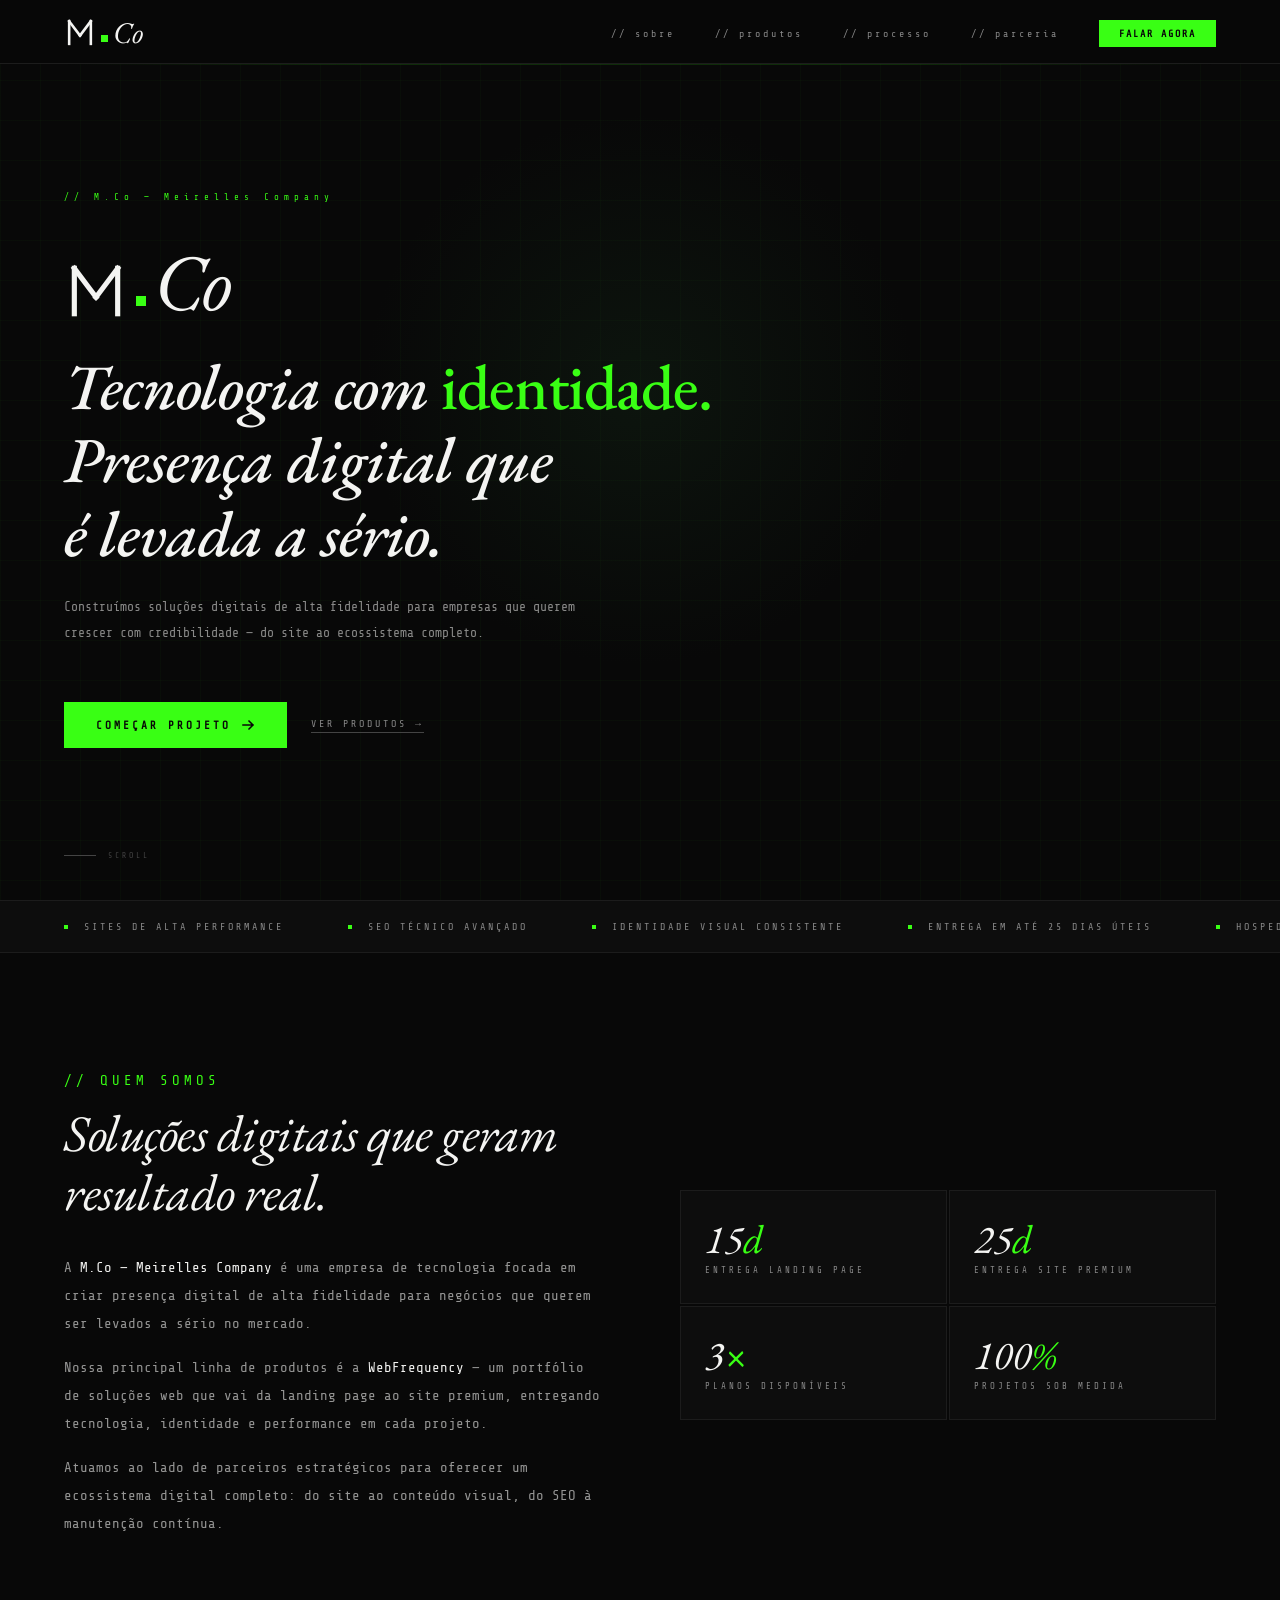
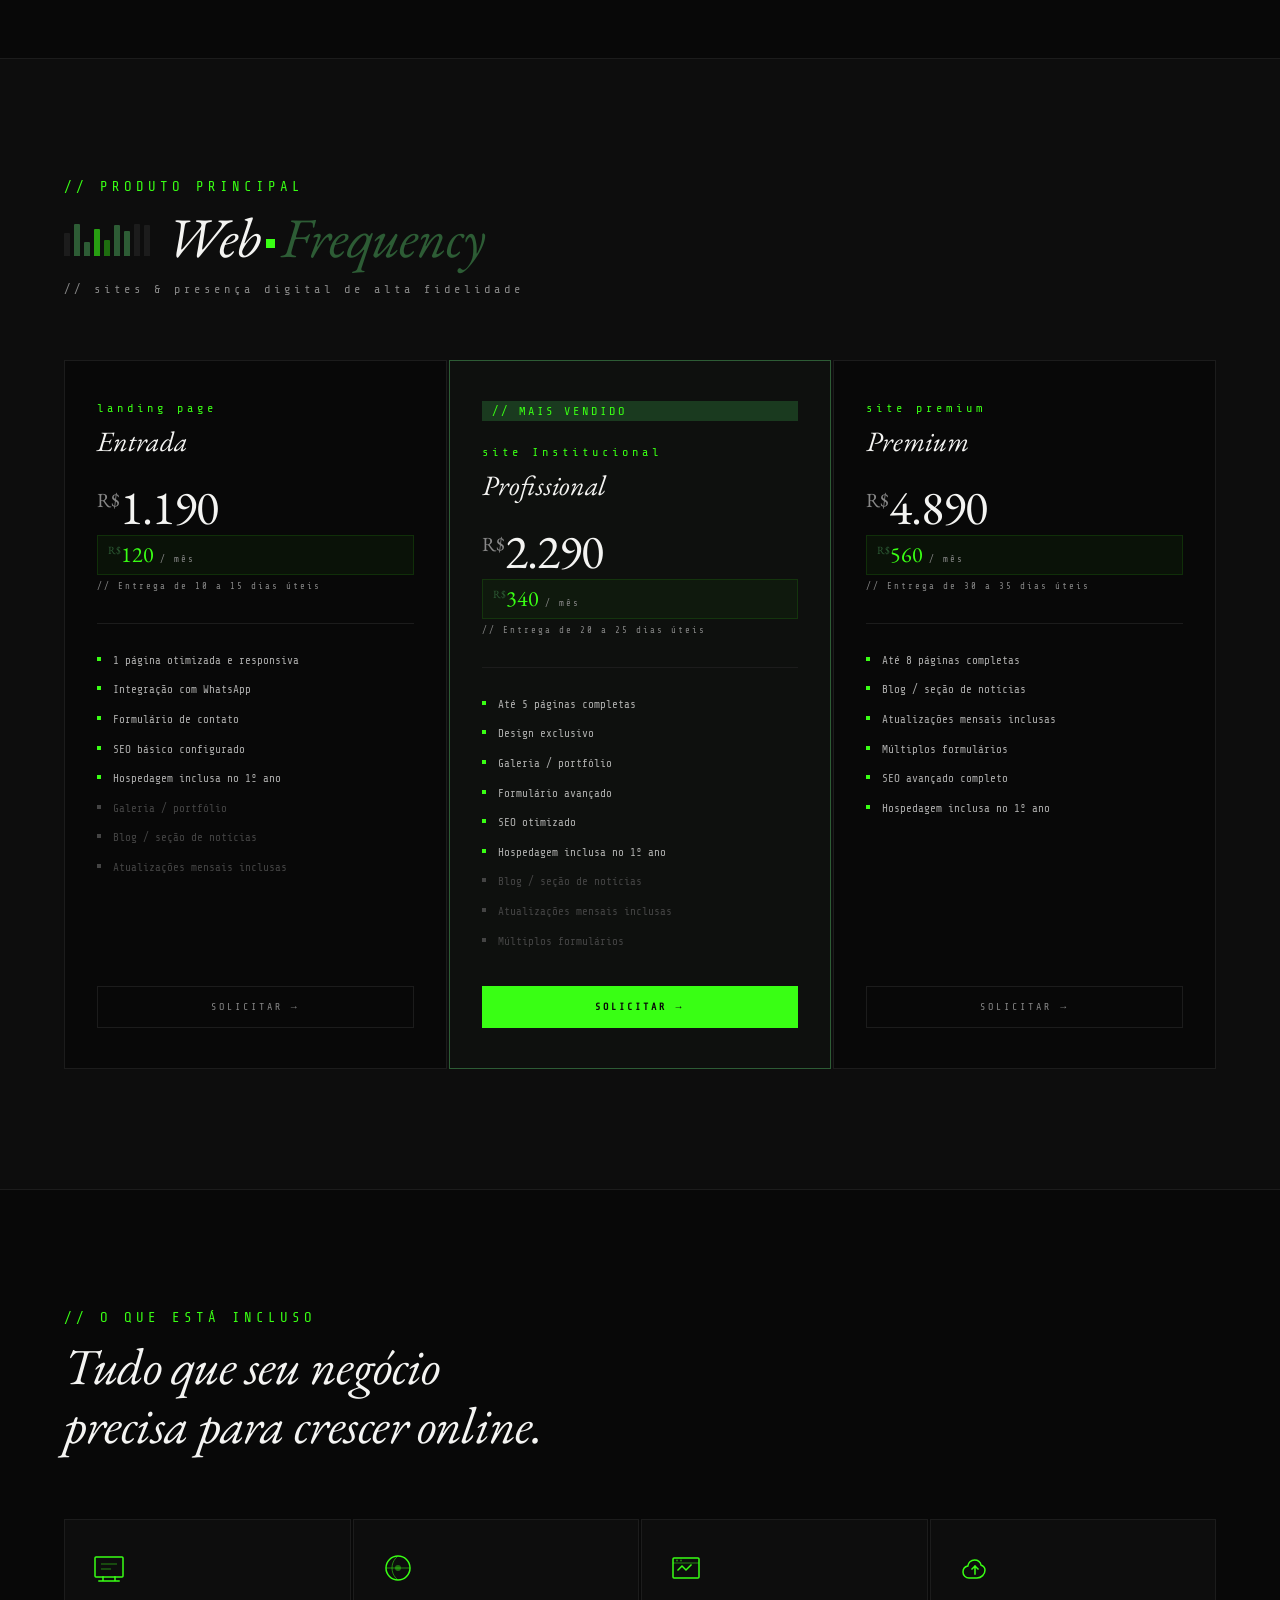
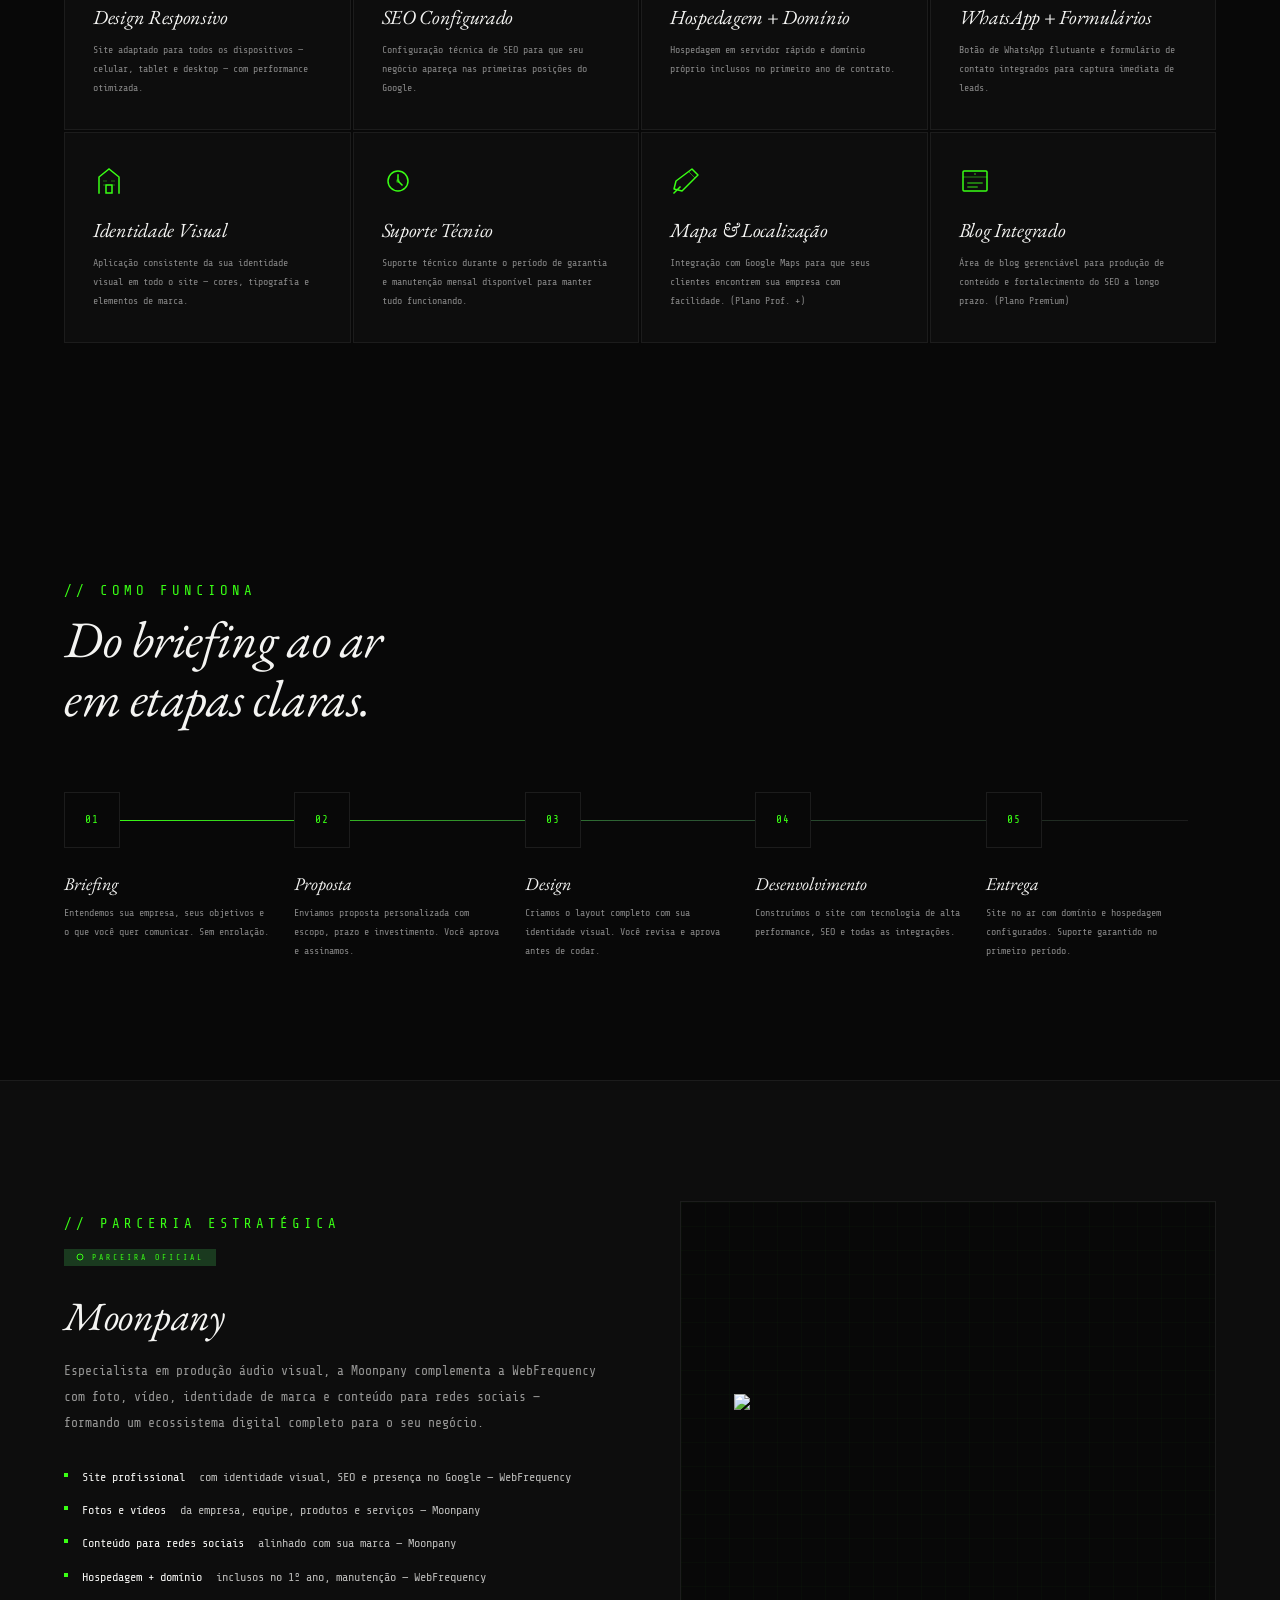
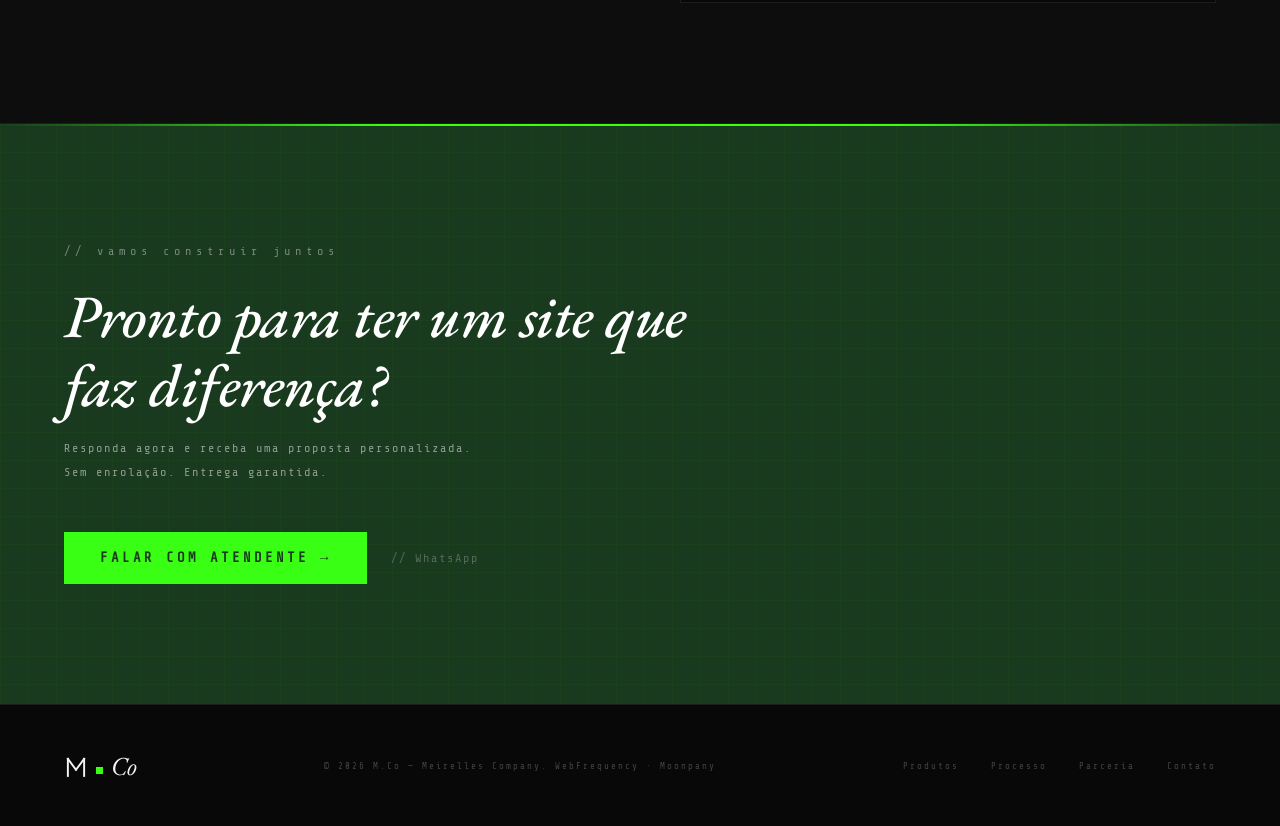
==== public/index.html @ 551bfa26 "adjustment" ====
<!DOCTYPE html>
<html lang="pt-BR">
<head>
<meta charset="UTF-8">
<meta name="viewport" content="width=device-width, initial-scale=1.0">
<title>M.Co — Tecnologia com Identidade</title>
<link href="https://fonts.googleapis.com/css2?family=EB+Garamond:ital,wght@0,400;0,500;0,600;1,400;1,500;1,600&family=Share+Tech+Mono&display=swap" rel="stylesheet">
<style>
:root {
  --black:    #080808;
  --ink:      #0D0D0D;
  --white:    #F4F4F2;
  --neon:     #39FF14;
  --green:    #1A3A1F;
  --green-m:  #2D5C35;
  --gray:     #888;
  --gray-dim: #444;
  --border:   #1C1C1C;
  --border-2: #242424;
}

* { margin: 0; padding: 0; box-sizing: border-box; -webkit-font-smoothing: antialiased; }

html { scroll-behavior: smooth; }

body {
  background: var(--black);
  color: var(--white);
  font-family: 'Share Tech Mono', monospace;
  overflow-x: hidden;
}

/* ── UTILITIES ── */
.neon { color: var(--neon); }
.label {
  font-size: 14px;
  color: var(--neon);
  letter-spacing: 4px;
  text-transform: uppercase;
}
.section-divider {
  width: 100%;
  height: 1px;
  background: var(--border);
}

/* ── NAV ── */
nav {
  position: fixed;
  top: 0; left: 0; right: 0;
  z-index: 100;
  display: flex;
  align-items: center;
  justify-content: space-between;
  padding: 0 64px;
  height: 64px;
  background: rgba(8,8,8,0.85);
  backdrop-filter: blur(12px);
  border-bottom: 1px solid var(--border);
}

.nav-logo {
  display: flex;
  align-items: flex-end;
  gap: 5px;
  text-decoration: none;
}

.nav-logo svg { flex-shrink: 0; }

.nav-logo-dot {
  width: 7px; height: 7px;
  background: var(--neon);
  flex-shrink: 0;
  margin-bottom: 6px;
}

.nav-logo-co {
  font-family: 'EB Garamond', serif;
  font-style: italic;
  font-size: 30px;
  color: var(--white);
  line-height: 1;
  letter-spacing: -0.5px;
}

.nav-links {
  display: flex;
  align-items: center;
  gap: 40px;
  list-style: none;
}

.nav-links a {
  font-size: 10px;
  color: var(--gray);
  text-decoration: none;
  letter-spacing: 3px;
  transition: color 0.2s;
}

.nav-links a:hover { color: var(--white); }

.nav-cta {
  background: var(--neon) !important;
  color: var(--black) !important;
  padding: 8px 20px !important;
  font-weight: 700 !important;
  letter-spacing: 2px !important;
}

/* ── HERO ── */
.hero {
  min-height: 100vh;
  display: flex;
  flex-direction: column;
  justify-content: center;
  padding: 120px 64px 80px;
  position: relative;
  overflow: hidden;
}

/* Grid background */
.hero::before {
  content: '';
  position: absolute; inset: 0;
  background-image:
    linear-gradient(rgba(57,255,20,.025) 1px, transparent 1px),
    linear-gradient(90deg, rgba(57,255,20,.025) 1px, transparent 1px);
  background-size: 40px 40px;
  pointer-events: none;
}

/* Neon top line */
.hero::after {
  content: '';
  position: absolute;
  top: 64px; left: 0; right: 0;
  height: 1px;
  background: linear-gradient(90deg, transparent 5%, var(--neon) 30%, var(--neon) 70%, transparent 95%);
  opacity: 0.15;
  pointer-events: none;
}

.hero-glow {
  position: absolute;
  top: 10%; left: 50%;
  transform: translateX(-50%);
  width: 600px; height: 600px;
  background: radial-gradient(circle, rgba(26,58,31,.25) 0%, transparent 65%);
  pointer-events: none;
}

.hero-inner {
  position: relative;
  z-index: 1;
  max-width: 1200px;
}

.hero-eyebrow {
  font-size: 9px;
  color: var(--neon);
  letter-spacing: 5px;
  margin-bottom: 40px;
  opacity: 0;
  animation: fadeUp 0.8s 0.2s forwards;
}

.hero-logo-mark {
  display: flex;
  align-items: flex-end;
  gap: 8px;
  margin-bottom: 28px;
  opacity: 0;
  animation: fadeUp 0.8s 0.35s forwards;
}

.hero-dot {
  width: 10px; height: 10px;
  background: var(--neon);
  flex-shrink: 0;
  margin-bottom: 16px;
}

.hero-co {
  font-family: 'EB Garamond', serif;
  font-style: italic;
  font-size: 80px;
  font-weight: 400;
  color: var(--white);
  line-height: 1;
  letter-spacing: -2px;
}

.hero-headline {
  font-family: 'EB Garamond', serif;
  font-style: italic;
  font-size: clamp(36px, 5vw, 64px);
  font-weight: 500;
  color: var(--white);
  line-height: 1.15;
  letter-spacing: -1px;
  max-width: 780px;
  margin-bottom: 24px;
  opacity: 0;
  animation: fadeUp 0.8s 0.5s forwards;
}

.hero-headline em {
  font-style: normal;
  color: var(--neon);
}

.hero-sub {
  font-size: 13px;
  color: rgba(244,244,242,.55);
  line-height: 2;
  max-width: 520px;
  margin-bottom: 56px;
  opacity: 0;
  animation: fadeUp 0.8s 0.65s forwards;
}

.hero-actions {
  display: flex;
  align-items: center;
  gap: 24px;
  opacity: 0;
  animation: fadeUp 0.8s 0.8s forwards;
}

.btn-primary {
  display: inline-flex;
  align-items: center;
  gap: 10px;
  background: var(--neon);
  color: var(--black);
  text-decoration: none;
  font-size: 11px;
  font-weight: 700;
  letter-spacing: 3px;
  padding: 16px 32px;
  transition: opacity 0.2s, transform 0.2s;
}

.btn-primary:hover { opacity: 0.88; transform: translateY(-1px); }

.btn-ghost {
  display: inline-flex;
  align-items: center;
  gap: 8px;
  color: var(--gray);
  text-decoration: none;
  font-size: 10px;
  letter-spacing: 3px;
  border-bottom: 1px solid var(--gray-dim);
  padding-bottom: 2px;
  transition: color 0.2s, border-color 0.2s;
}

.btn-ghost:hover { color: var(--white); border-color: var(--white); }

.hero-scroll {
  position: absolute;
  bottom: 40px;
  left: 64px;
  display: flex;
  align-items: center;
  gap: 12px;
  opacity: 0;
  animation: fadeUp 0.8s 1.1s forwards;
}

.scroll-line {
  width: 32px; height: 1px;
  background: var(--gray-dim);
}

.scroll-text {
  font-size: 8px;
  color: var(--gray-dim);
  letter-spacing: 3px;
}

/* ── MANIFESTO STRIP ── */
.strip {
  border-top: 1px solid var(--border);
  border-bottom: 1px solid var(--border);
  padding: 20px 64px;
  display: flex;
  align-items: center;
  gap: 64px;
  overflow: hidden;
  background: var(--ink);
}

.strip-item {
  display: flex;
  align-items: center;
  gap: 16px;
  white-space: nowrap;
  flex-shrink: 0;
}

.strip-dot {
  width: 4px; height: 4px;
  background: var(--neon);
  flex-shrink: 0;
}

.strip-text {
  font-size: 10px;
  color: var(--gray);
  letter-spacing: 3px;
}

/* ── SECTION BASE ── */
section {
  padding: 120px 64px;
  position: relative;
}

.section-header {
  margin-bottom: 64px;
}

.section-title {
  font-family: 'EB Garamond', serif;
  font-style: italic;
  font-size: clamp(32px, 4vw, 52px);
  font-weight: 400;
  color: var(--white);
  line-height: 1.15;
  letter-spacing: -0.5px;
  margin-top: 12px;
}

/* ── SOBRE / INTRO ── */
.sobre-grid {
  display: grid;
  grid-template-columns: 1fr 1fr;
  gap: 80px;
  align-items: center;
  max-width: 1200px;
}

.sobre-body {
  font-size: 14px;
  color: rgba(244,244,242,.6);
  line-height: 2;
}

.sobre-body p + p { margin-top: 16px; }

.sobre-body strong { color: var(--white); font-weight: 400; }

.sobre-stats {
  display: grid;
  grid-template-columns: 1fr 1fr;
  gap: 2px;
}

.stat-card {
  background: var(--ink);
  border: 1px solid var(--border);
  padding: 28px 24px;
  position: relative;
  overflow: hidden;
}

.stat-card::before {
  content: '';
  position: absolute;
  top: 0; left: 0;
  width: 2px; height: 100%;
  background: var(--neon);
  opacity: 0;
  transition: opacity 0.3s;
}

.stat-card:hover::before { opacity: 1; }

.stat-num {
  font-family: 'EB Garamond', serif;
  font-style: italic;
  font-size: 40px;
  color: var(--white);
  line-height: 1;
  margin-bottom: 6px;
}

.stat-num span { color: var(--neon); }

.stat-label {
  font-size: 9px;
  color: var(--gray);
  letter-spacing: 3px;
}

/* ── WEBFREQUENCY ── */
.wf-section {
  background: var(--ink);
  border-top: 1px solid var(--border);
  border-bottom: 1px solid var(--border);
}

.wf-header {
  display: flex;
  align-items: center;
  gap: 16px;
  margin-bottom: 16px;
}

.wf-eq {
  display: flex;
  align-items: flex-end;
  gap: 4px;
  height: 36px;
}

.eq-bar { border-radius: 1px 1px 0 0; transition: height 0.4s ease; }

.wf-name {
  font-family: 'EB Garamond', serif;
  font-style: italic;
  font-size: clamp(36px, 5vw, 56px);
  font-weight: 400;
  line-height: 1;
  letter-spacing: -1px;
}

.wf-name .web { color: var(--white); }
.wf-name .sep {
  display: inline-block;
  width: 9px; height: 9px;
  background: var(--neon);
  margin: 0 6px 4px;
  vertical-align: middle;
}
.wf-name .freq { color: var(--green-m); }

.wf-tagline {
  font-size: 12px;
  color: var(--gray);
  letter-spacing: 4px;
  margin-bottom: 64px;
}

/* Planos */
.plans-grid {
  display: grid;
  grid-template-columns: repeat(3, 1fr);
  gap: 2px;
  max-width: 1200px;
}

.plan-card {
  background: var(--black);
  border: 1px solid var(--border);
  padding: 40px 32px;
  position: relative;
  overflow: hidden;
  transition: border-color 0.3s;
  cursor: default;
  display: flex;
  flex-direction: column;
}

.plan-card:hover { border-color: var(--gray-dim); }

.plan-card.featured {
  border-color: var(--green-m);
  background: rgba(26,58,31,.08);
}

.plan-card.featured:hover { border-color: var(--neon); }

.plan-badge {
  display: inline-block;
  background: var(--green);
  color: var(--neon);
  font-size: 12px;
  letter-spacing: 3px;
  padding: 3px 10px;
  margin-bottom: 24px;
}

.plan-name-label {
  font-size: 12px;
  color: var(--neon);
  letter-spacing: 4px;
  margin-bottom: 8px;
}

.plan-name {
  font-family: 'EB Garamond', serif;
  font-style: italic;
  font-size: 28px;
  color: var(--white);
  margin-bottom: 4px;
}

.plan-price {
  font-family: 'EB Garamond', serif;
  font-size: 48px;
  color: var(--white);
  line-height: 1;
  margin: 20px 0 4px;
  letter-spacing: -1px;
}

.plan-price sup {
  font-size: 20px;
  vertical-align: super;
  letter-spacing: 0;
  color: var(--gray);
}

.plan-prazo {
  font-size: 9px;
  color: var(--gray);
  letter-spacing: 2px;
  margin-bottom: 32px;
}

.plan-divider {
  height: 1px;
  background: var(--border);
  margin-bottom: 28px;
}

.plan-features {
  list-style: none;
  display: flex;
  flex-direction: column;
  gap: 12px;
  flex: 1;
}

.plan-features li {
  display: flex;
  align-items: flex-start;
  gap: 12px;
  font-size: 11px;
  color: rgba(244,244,242,.7);
  line-height: 1.6;
}

.plan-features li::before {
  content: '';
  display: block;
  width: 4px; height: 4px;
  background: var(--neon);
  flex-shrink: 0;
  margin-top: 5px;
}

.plan-features li.muted { color: var(--gray-dim); }
.plan-features li.muted::before { background: var(--gray-dim); }

.plan-cta {
  display: block;
  text-align: center;
  margin-top: 36px;
  padding: 14px;
  font-size: 10px;
  letter-spacing: 3px;
  text-decoration: none;
  border: 1px solid var(--border);
  color: var(--gray);
  transition: all 0.2s;
}

.plan-cta:hover {
  border-color: var(--neon);
  color: var(--neon);
}

.plan-card.featured .plan-cta {
  background: var(--neon);
  border-color: var(--neon);
  color: var(--black);
  font-weight: 700;
}

.plan-card.featured .plan-cta:hover { opacity: 0.88; }

/* ── INCLUSO ── */
.incluso-grid {
  display: grid;
  grid-template-columns: repeat(4, 1fr);
  gap: 2px;
  max-width: 1200px;
}

.incluso-card {
  background: var(--ink);
  border: 1px solid var(--border);
  padding: 32px 28px;
  position: relative;
  overflow: hidden;
  transition: border-color 0.3s;
}

.incluso-card:hover { border-color: var(--gray-dim); }

.incluso-icon {
  margin-bottom: 20px;
}

.incluso-icon svg { display: block; }

.incluso-title {
  font-family: 'EB Garamond', serif;
  font-style: italic;
  font-size: 20px;
  color: var(--white);
  margin-bottom: 10px;
  letter-spacing: -0.3px;
}

.incluso-desc {
  font-size: 10px;
  color: var(--gray);
  line-height: 1.9;
}

/* ── PROCESSO ── */
.processo-section { background: var(--black); }

.processo-steps {
  display: grid;
  grid-template-columns: repeat(5, 1fr);
  gap: 0;
  max-width: 1200px;
  position: relative;
}

.processo-steps::before {
  content: '';
  position: absolute;
  top: 28px; left: 28px; right: 28px;
  height: 1px;
  background: linear-gradient(90deg, var(--neon), var(--green-m), var(--border));
  pointer-events: none;
}

.step {
  padding: 0 24px 0 0;
  position: relative;
  z-index: 1;
}

.step-num {
  width: 56px; height: 56px;
  border: 1px solid var(--border);
  display: flex;
  align-items: center;
  justify-content: center;
  font-size: 11px;
  color: var(--neon);
  letter-spacing: 1px;
  background: var(--black);
  margin-bottom: 24px;
}

.step-title {
  font-family: 'EB Garamond', serif;
  font-style: italic;
  font-size: 18px;
  color: var(--white);
  margin-bottom: 8px;
}

.step-desc {
  font-size: 10px;
  color: var(--gray);
  line-height: 1.9;
}

/* ── MOONPANY PARCERIA ── */
.moonpany-section {
  background: var(--ink);
  border-top: 1px solid var(--border);
  border-bottom: 1px solid var(--border);
}

.moonpany-inner {
  display: grid;
  grid-template-columns: 1fr 1fr;
  gap: 80px;
  align-items: center;
  max-width: 1200px;
}

.moonpany-badge {
  display: inline-flex;
  align-items: center;
  gap: 8px;
  background: var(--green);
  color: var(--neon);
  font-size: 8px;
  letter-spacing: 3px;
  padding: 4px 12px;
  margin-bottom: 24px;
}

.moonpany-title {
  font-family: 'EB Garamond', serif;
  font-style: italic;
  font-size: 40px;
  color: var(--white);
  letter-spacing: -0.5px;
  margin-bottom: 16px;
}

.moonpany-desc {
  font-size: 13px;
  color: rgba(244,244,242,.6);
  line-height: 2;
  margin-bottom: 32px;
}

.moonpany-list {
  list-style: none;
  display: flex;
  flex-direction: column;
  gap: 14px;
}

.moonpany-list li {
  display: flex;
  align-items: flex-start;
  gap: 14px;
  font-size: 12px;
  color: rgba(244,244,242,.75);
  line-height: 1.6;
}

.moonpany-list li::before {
  content: '';
  display: block;
  width: 4px; height: 4px;
  background: var(--neon);
  flex-shrink: 0;
  margin-top: 5px;
}

.moonpany-list li strong { color: var(--white); font-weight: 400; }

.moonpany-visual {
  background: var(--black);
  border: 1px solid var(--border);
  aspect-ratio: 4/3;
  display: flex;
  align-items: center;
  justify-content: center;
  position: relative;
  overflow: hidden;
}

.moonpany-visual::before {
  content: '';
  position: absolute; inset: 0;
  background-image:
    linear-gradient(rgba(57,255,20,.02) 1px, transparent 1px),
    linear-gradient(90deg, rgba(57,255,20,.02) 1px, transparent 1px);
  background-size: 24px 24px;
}

.moonpany-placeholder {
  position: relative;
  z-index: 1;
  text-align: center;
}

.moonpany-placeholder p {
  font-size: 9px;
  color: var(--gray-dim);
  letter-spacing: 3px;
  margin-top: 12px;
}

/* ── CTA ── */
.cta-section {
  background: var(--green);
  position: relative;
  overflow: hidden;
  padding: 120px 64px;
}

.cta-section::before {
  content: '';
  position: absolute;
  top: 0; left: 0; right: 0;
  height: 2px;
  background: linear-gradient(90deg, transparent, var(--neon) 30%, var(--neon) 70%, transparent);
}

.cta-section::after {
  content: '';
  position: absolute; inset: 0;
  background-image:
    linear-gradient(rgba(57,255,20,.03) 1px, transparent 1px),
    linear-gradient(90deg, rgba(57,255,20,.03) 1px, transparent 1px);
  background-size: 28px 28px;
  pointer-events: none;
}

.cta-inner {
  position: relative;
  z-index: 1;
  max-width: 700px;
}

.cta-eyebrow {
  font-size: 12px;
  color: rgba(255,255,255,.4);
  letter-spacing: 5px;
  margin-bottom: 24px;
}

.cta-title {
  font-family: 'EB Garamond', serif;
  font-style: italic;
  font-size: clamp(36px, 5vw, 60px);
  font-weight: 500;
  color: #fff;
  line-height: 1.15;
  letter-spacing: -0.5px;
  margin-bottom: 16px;
}

.cta-sub {
  font-size: 12px;
  color: rgba(255,255,255,.5);
  letter-spacing: 2px;
  line-height: 2;
  margin-bottom: 48px;
}

.cta-actions {
  display: flex;
  align-items: center;
  gap: 24px;
  flex-wrap: wrap;
}

.cta-btn {
  display: inline-flex;
  align-items: center;
  gap: 10px;
  background: var(--neon);
  color: var(--green);
  text-decoration: none;
  font-size: 14px;
  font-weight: 700;
  letter-spacing: 3px;
  padding: 18px 36px;
  transition: opacity 0.2s;
}

.cta-btn:hover { opacity: 0.88; }

.cta-note {
  font-size: 12px;
  color: rgba(255,255,255,.25);
  letter-spacing: 2px;
}

/* ── FOOTER ── */
footer {
  background: var(--black);
  border-top: 1px solid var(--border);
  padding: 48px 64px;
  display: flex;
  align-items: center;
  justify-content: space-between;
}

.footer-logo {
  display: flex;
  align-items: flex-end;
  gap: 5px;
}

.footer-logo-co {
  font-family: 'EB Garamond', serif;
  font-style: italic;
  font-size: 26px;
  color: var(--white);
  line-height: 1;
}

/* ── PLANO MENSAL ── */
.plan-monthly {
  display: flex;
  align-items: baseline;
  gap: 6px;
  margin-bottom: 6px;
  padding: 8px 10px;
  background: rgba(57,255,20,.04);
  border: 1px solid rgba(57,255,20,.12);
}
.plan-monthly-val {
  font-family: 'EB Garamond', serif;
  font-size: 22px;
  color: var(--neon);
  line-height: 1;
}
.plan-monthly-val sup {
  font-size: 11px;
  vertical-align: super;
  color: var(--green-m);
}
.plan-monthly-label {
  font-size: 9px;
  color: var(--gray);
  letter-spacing: 2px;
}

.footer-copy {
  font-size: 9px;
  color: var(--gray-dim);
  letter-spacing: 2px;
}

.footer-links {
  display: flex;
  gap: 32px;
}

.footer-links a {
  font-size: 9px;
  color: var(--gray-dim);
  text-decoration: none;
  letter-spacing: 2px;
  transition: color 0.2s;
}

.footer-links a:hover { color: var(--gray); }

/* ── ANIMATIONS ── */
@keyframes fadeUp {
  from { opacity: 0; transform: translateY(20px); }
  to   { opacity: 1; transform: translateY(0); }
}

@keyframes eqPulse {
  0%, 100% { height: var(--h1); }
  50% { height: var(--h2); }
}

.reveal {
  opacity: 0;
  transform: translateY(24px);
  transition: opacity 0.7s ease, transform 0.7s ease;
}

.reveal.visible {
  opacity: 1;
  transform: translateY(0);
}

/* ── RESPONSIVE (tablet) ── */
@media (max-width: 1024px) {
  nav { padding: 0 32px; }
  .nav-links { display: none; }
  section { padding: 80px 32px; }
  .hero { padding: 100px 32px 60px; }
  .strip { padding: 16px 32px; gap: 32px; }
  .sobre-grid { grid-template-columns: 1fr; gap: 48px; }
  .plans-grid { grid-template-columns: 1fr; max-width: 480px; }
  .incluso-grid { grid-template-columns: 1fr 1fr; }
  .processo-steps { grid-template-columns: 1fr 1fr; }
  .processo-steps::before { display: none; }
  .moonpany-inner { grid-template-columns: 1fr; gap: 40px; }
  .cta-section { padding: 80px 32px; }
  footer { padding: 40px 32px; flex-direction: column; gap: 24px; text-align: center; }
  .footer-logo { justify-content: center; }
}

@media (max-width: 640px) {
  section { padding: 64px 24px; }
  .hero { padding: 80px 24px 40px; }
  .hero-co { font-size: 56px; }
  .strip { display: none; }
  .incluso-grid { grid-template-columns: 1fr; }
  .processo-steps { grid-template-columns: 1fr; }
  .hero-scroll { left: 24px; }
  footer { padding: 32px 24px; }
  .footer-links { flex-direction: column; align-items: center; gap: 12px; }
}
</style>
</head>
<body>

<!-- ══ NAV ══ -->
<nav>
  <a href="#" class="nav-logo">
    <svg width="32" height="32" viewBox="0 0 62 62" fill="none">
      <line x1="10" y1="54" x2="10" y2="10" stroke="#F4F4F2" stroke-width="5" stroke-linecap="square"/>
      <line x1="10" y1="10" x2="31" y2="38" stroke="#F4F4F2" stroke-width="5" stroke-linecap="square"/>
      <line x1="31" y1="38" x2="52" y2="10" stroke="#F4F4F2" stroke-width="5" stroke-linecap="square"/>
      <line x1="52" y1="10" x2="52" y2="54" stroke="#F4F4F2" stroke-width="5" stroke-linecap="square"/>
    </svg>
    <div class="nav-logo-dot"></div>
    <span class="nav-logo-co">Co</span>
  </a>
  <ul class="nav-links">
    <li><a href="#sobre">// sobre</a></li>
    <li><a href="#webfrequency">// produtos</a></li>
    <li><a href="#processo">// processo</a></li>
    <li><a href="#parceria">// parceria</a></li>
    <li><a href="#contato" class="nav-cta">FALAR AGORA</a></li>
  </ul>
</nav>

<!-- ══ HERO ══ -->
<div class="hero" id="hero">
  <div class="hero-glow"></div>
  <div class="hero-inner">
    <div class="hero-eyebrow">// M.Co — Meirelles Company</div>
    <div class="hero-logo-mark">
      <svg width="64" height="64" viewBox="0 0 62 62" fill="none">
        <line x1="10" y1="54" x2="10" y2="10" stroke="#F4F4F2" stroke-width="5" stroke-linecap="square"/>
        <line x1="10" y1="10" x2="31" y2="38" stroke="#F4F4F2" stroke-width="5" stroke-linecap="square"/>
        <line x1="31" y1="38" x2="52" y2="10" stroke="#F4F4F2" stroke-width="5" stroke-linecap="square"/>
        <line x1="52" y1="10" x2="52" y2="54" stroke="#F4F4F2" stroke-width="5" stroke-linecap="square"/>
      </svg>
      <div class="hero-dot"></div>
      <span class="hero-co">Co</span>
    </div>
    <h1 class="hero-headline">
      Tecnologia com <em>identidade.</em><br>
      Presença digital que<br>é levada a sério.
    </h1>
    <p class="hero-sub">
      Construímos soluções digitais de alta fidelidade para empresas que
      querem crescer com credibilidade — do site ao ecossistema completo.
    </p>
    <div class="hero-actions">
      <a href="#contato" class="btn-primary">
        COMEÇAR PROJETO
        <svg width="14" height="14" viewBox="0 0 14 14" fill="none">
          <path d="M2 7h10M8 3l4 4-4 4" stroke="#080808" stroke-width="1.5" stroke-linecap="square"/>
        </svg>
      </a>
      <a href="#webfrequency" class="btn-ghost">VER PRODUTOS →</a>
    </div>
  </div>
  <div class="hero-scroll">
    <div class="scroll-line"></div>
    <span class="scroll-text">SCROLL</span>
  </div>
</div>

<!-- ══ STRIP ══ -->
<div class="strip">
  <div class="strip-item"><div class="strip-dot"></div><span class="strip-text">SITES DE ALTA PERFORMANCE</span></div>
  <div class="strip-item"><div class="strip-dot"></div><span class="strip-text">SEO TÉCNICO AVANÇADO</span></div>
  <div class="strip-item"><div class="strip-dot"></div><span class="strip-text">IDENTIDADE VISUAL CONSISTENTE</span></div>
  <div class="strip-item"><div class="strip-dot"></div><span class="strip-text">ENTREGA EM ATÉ 25 DIAS ÚTEIS</span></div>
  <div class="strip-item"><div class="strip-dot"></div><span class="strip-text">HOSPEDAGEM + DOMÍNIO INCLUSOS</span></div>
  <div class="strip-item"><div class="strip-dot"></div><span class="strip-text">SUPORTE E MANUTENÇÃO MENSAL</span></div>
  <div class="strip-item"><div class="strip-dot"></div><span class="strip-text">SITES DE ALTA PERFORMANCE</span></div>
  <div class="strip-item"><div class="strip-dot"></div><span class="strip-text">SEO TÉCNICO AVANÇADO</span></div>
</div>

<!-- ══ SOBRE ══ -->
<section id="sobre">
  <div class="sobre-grid">
    <div class="reveal">
      <div class="label" style="margin-bottom: 16px;">// quem somos</div>
      <h2 class="section-title">Soluções digitais que geram resultado real.</h2>
      <div style="height:32px"></div>
      <div class="sobre-body">
        <p>A <strong>M.Co — Meirelles Company</strong> é uma empresa de tecnologia focada em criar presença digital de alta fidelidade para negócios que querem ser levados a sério no mercado.</p>
        <p>Nossa principal linha de produtos é a <strong>WebFrequency</strong> — um portfólio de soluções web que vai da landing page ao site premium, entregando tecnologia, identidade e performance em cada projeto.</p>
        <p>Atuamos ao lado de parceiros estratégicos para oferecer um ecossistema digital completo: do site ao conteúdo visual, do SEO à manutenção contínua.</p>
      </div>
    </div>
    <div class="sobre-stats reveal" style="transition-delay: 0.15s;">
      <div class="stat-card">
        <div class="stat-num">15<span>d</span></div>
        <div class="stat-label">ENTREGA LANDING PAGE</div>
      </div>
      <div class="stat-card">
        <div class="stat-num">25<span>d</span></div>
        <div class="stat-label">ENTREGA SITE PREMIUM</div>
      </div>
      <div class="stat-card">
        <div class="stat-num">3<span>×</span></div>
        <div class="stat-label">PLANOS DISPONÍVEIS</div>
      </div>
      <div class="stat-card">
        <div class="stat-num">100<span>%</span></div>
        <div class="stat-label">PROJETOS SOB MEDIDA</div>
      </div>
    </div>
  </div>
</section>

<!-- ══ WEBFREQUENCY ══ -->
<section id="webfrequency" class="wf-section">
  <div class="reveal">
    <div class="label" style="margin-bottom: 16px;">// produto principal</div>
    <div class="wf-header">
      <div class="wf-eq" id="wf-eq">
        <div class="eq-bar" style="width:6px;height:35%;background:#1C1C1C;"></div>
        <div class="eq-bar" style="width:6px;height:55%;background:var(--green-m);"></div>
        <div class="eq-bar" style="width:6px;height:90%;background:var(--green-m);"></div>
        <div class="eq-bar" style="width:6px;height:65%;background:var(--neon);opacity:.6;"></div>
        <div class="eq-bar" style="width:6px;height:100%;background:var(--neon);opacity:.4;"></div>
        <div class="eq-bar" style="width:6px;height:75%;background:var(--green-m);"></div>
        <div class="eq-bar" style="width:6px;height:90%;background:var(--green-m);"></div>
        <div class="eq-bar" style="width:6px;height:55%;background:#1C1C1C;"></div>
        <div class="eq-bar" style="width:6px;height:35%;background:#1C1C1C;"></div>
      </div>
      <div class="wf-name">
        <span class="web">Web</span><span class="sep"></span><span class="freq">Frequency</span>
      </div>
    </div>
    <div class="wf-tagline">// sites &amp; presença digital de alta fidelidade</div>
  </div>

  <div class="plans-grid">
    <!-- Landing Page -->
    <div class="plan-card reveal" style="transition-delay: 0.1s;">
      <div class="plan-name-label">landing page</div>
      <div class="plan-name">Entrada</div>
      <div class="plan-price"><sup>R$</sup>1.190</div>
      <div class="plan-monthly"><span class="plan-monthly-val"><sup>R$</sup>120</span><span class="plan-monthly-label">/ mês</span></div>
      <div class="plan-prazo">// Entrega de 10 a 15 dias úteis</div>
      <div class="plan-divider"></div>
      <ul class="plan-features">
        <li>1 página otimizada e responsiva</li>
        <li>Integração com WhatsApp</li>
        <li>Formulário de contato</li>
        <li>SEO básico configurado</li>
        <li>Hospedagem inclusa no 1º ano</li>
        <li class="muted">Galeria / portfólio</li>
        <li class="muted">Blog / seção de notícias</li>
        <li class="muted">Atualizações mensais inclusas</li>
      </ul>
      <a href="#contato" class="plan-cta">SOLICITAR →</a>
    </div>

    <!-- Site Profissional -->
    <div class="plan-card featured reveal" style="transition-delay: 0.2s;">
      <div class="plan-badge">// MAIS VENDIDO</div>
      <div class="plan-name-label">site Institucional</div>
      <div class="plan-name">Profissional</div>
      <div class="plan-price"><sup>R$</sup>2.290</div>
      <div class="plan-monthly"><span class="plan-monthly-val"><sup>R$</sup>340</span><span class="plan-monthly-label">/ mês</span></div>
      <div class="plan-prazo">// Entrega de 20 a 25 dias úteis</div>
      <div class="plan-divider"></div>
      <ul class="plan-features">
        <li>Até 5 páginas completas</li>
        <li>Design exclusivo</li>
        <li>Galeria / portfólio</li>
        <li>Formulário avançado</li>
        <li>SEO otimizado</li>
        <li>Hospedagem inclusa no 1º ano</li>
        <li class="muted">Blog / seção de notícias</li>
        <li class="muted">Atualizações mensais inclusas</li>
        <li class="muted">Múltiplos formulários</li>
      </ul>
      <a href="#contato" class="plan-cta">SOLICITAR →</a>
    </div>

    <!-- Site Premium -->
    <div class="plan-card reveal" style="transition-delay: 0.3s;">
      <div class="plan-name-label">site premium</div>
      <div class="plan-name">Premium</div>
      <div class="plan-price"><sup>R$</sup>4.890</div>
      <div class="plan-monthly"><span class="plan-monthly-val"><sup>R$</sup>560</span><span class="plan-monthly-label">/ mês</span></div>
      <div class="plan-prazo">// Entrega de 30 a 35 dias úteis</div>
      <div class="plan-divider"></div>
      <ul class="plan-features">
        <li>Até 8 páginas completas</li>
        <li>Blog / seção de notícias</li>
        <li>Atualizações mensais inclusas</li>
        <li>Múltiplos formulários</li>
        <li>SEO avançado completo</li>
        <li>Hospedagem inclusa no 1º ano</li>
      </ul>
      <a href="#contato" class="plan-cta">SOLICITAR →</a>
    </div>
  </div>
</section>

<!-- ══ INCLUSO ══ -->
<section id="incluso">
  <div class="section-header reveal">
    <div class="label">// o que está incluso</div>
    <h2 class="section-title">Tudo que seu negócio<br>precisa para crescer online.</h2>
  </div>

  <div class="incluso-grid">
    <div class="incluso-card reveal" style="transition-delay:0.05s;">
      <div class="incluso-icon">
        <svg width="32" height="32" viewBox="0 0 32 32" fill="none">
          <rect x="2" y="5" width="28" height="20" rx="1" stroke="#39FF14" stroke-width="1.5"/>
          <path d="M10 25v4M22 25v4M6 29h20" stroke="#39FF14" stroke-width="1.5" stroke-linecap="square"/>
          <path d="M8 12h16M8 17h10" stroke="#39FF14" stroke-width="1" opacity=".5"/>
        </svg>
      </div>
      <div class="incluso-title">Design Responsivo</div>
      <div class="incluso-desc">Site adaptado para todos os dispositivos — celular, tablet e desktop — com performance otimizada.</div>
    </div>
    <div class="incluso-card reveal" style="transition-delay:0.1s;">
      <div class="incluso-icon">
        <svg width="32" height="32" viewBox="0 0 32 32" fill="none">
          <circle cx="16" cy="16" r="12" stroke="#39FF14" stroke-width="1.5"/>
          <path d="M16 4c0 0-6 4-6 12s6 12 6 12" stroke="#39FF14" stroke-width="1" opacity=".5"/>
          <path d="M4 16h24" stroke="#39FF14" stroke-width="1" opacity=".5"/>
          <circle cx="16" cy="16" r="3" fill="#39FF14" opacity=".4"/>
        </svg>
      </div>
      <div class="incluso-title">SEO Configurado</div>
      <div class="incluso-desc">Configuração técnica de SEO para que seu negócio apareça nas primeiras posições do Google.</div>
    </div>
    <div class="incluso-card reveal" style="transition-delay:0.15s;">
      <div class="incluso-icon">
        <svg width="32" height="32" viewBox="0 0 32 32" fill="none">
          <rect x="3" y="6" width="26" height="20" rx="1" stroke="#39FF14" stroke-width="1.5"/>
          <path d="M3 11h26" stroke="#39FF14" stroke-width="1" opacity=".5"/>
          <circle cx="7" cy="8.5" r="1" fill="#39FF14" opacity=".5"/>
          <circle cx="11" cy="8.5" r="1" fill="#39FF14" opacity=".5"/>
          <path d="M8 18l4-4 4 4 5-5" stroke="#39FF14" stroke-width="1.5" stroke-linecap="square"/>
        </svg>
      </div>
      <div class="incluso-title">Hospedagem + Domínio</div>
      <div class="incluso-desc">Hospedagem em servidor rápido e domínio próprio inclusos no primeiro ano de contrato.</div>
    </div>
    <div class="incluso-card reveal" style="transition-delay:0.2s;">
      <div class="incluso-icon">
        <svg width="32" height="32" viewBox="0 0 32 32" fill="none">
          <path d="M26 18c0 4.4-3.6 8-8 8H10c-3.3 0-6-2.7-6-6 0-2.9 2-5.3 4.8-5.9.3-3.4 3.2-6.1 6.7-6.1 3.2 0 5.9 2.2 6.6 5.2C23.8 13.5 26 15.5 26 18z" stroke="#39FF14" stroke-width="1.5"/>
          <path d="M16 22v-8M13 17l3-3 3 3" stroke="#39FF14" stroke-width="1.5" stroke-linecap="square"/>
        </svg>
      </div>
      <div class="incluso-title">WhatsApp + Formulários</div>
      <div class="incluso-desc">Botão de WhatsApp flutuante e formulário de contato integrados para captura imediata de leads.</div>
    </div>
    <div class="incluso-card reveal" style="transition-delay:0.25s;">
      <div class="incluso-icon">
        <svg width="32" height="32" viewBox="0 0 32 32" fill="none">
          <path d="M6 28V12l10-8 10 8v16" stroke="#39FF14" stroke-width="1.5" stroke-linecap="square"/>
          <rect x="13" y="20" width="6" height="8" stroke="#39FF14" stroke-width="1.5"/>
          <path d="M10 16h4M18 16h4M10 20h2M20 20h2" stroke="#39FF14" stroke-width="1" opacity=".4"/>
        </svg>
      </div>
      <div class="incluso-title">Identidade Visual</div>
      <div class="incluso-desc">Aplicação consistente da sua identidade visual em todo o site — cores, tipografia e elementos de marca.</div>
    </div>
    <div class="incluso-card reveal" style="transition-delay:0.3s;">
      <div class="incluso-icon">
        <svg width="32" height="32" viewBox="0 0 32 32" fill="none">
          <circle cx="16" cy="16" r="10" stroke="#39FF14" stroke-width="1.5"/>
          <path d="M16 10v6l4 4" stroke="#39FF14" stroke-width="1.5" stroke-linecap="square"/>
          <circle cx="16" cy="16" r="2" fill="#39FF14" opacity=".4"/>
        </svg>
      </div>
      <div class="incluso-title">Suporte Técnico</div>
      <div class="incluso-desc">Suporte técnico durante o período de garantia e manutenção mensal disponível para manter tudo funcionando.</div>
    </div>
    <div class="incluso-card reveal" style="transition-delay:0.35s;">
      <div class="incluso-icon">
        <svg width="32" height="32" viewBox="0 0 32 32" fill="none">
          <path d="M4 28l6-6M22 4l6 6-16 16-8-2 2-8L22 4z" stroke="#39FF14" stroke-width="1.5" stroke-linecap="square" stroke-linejoin="round"/>
          <path d="M19 7l6 6" stroke="#39FF14" stroke-width="1" opacity=".5"/>
        </svg>
      </div>
      <div class="incluso-title">Mapa &amp; Localização</div>
      <div class="incluso-desc">Integração com Google Maps para que seus clientes encontrem sua empresa com facilidade. (Plano Prof. +)</div>
    </div>
    <div class="incluso-card reveal" style="transition-delay:0.4s;">
      <div class="incluso-icon">
        <svg width="32" height="32" viewBox="0 0 32 32" fill="none">
          <rect x="4" y="6" width="24" height="20" rx="1" stroke="#39FF14" stroke-width="1.5"/>
          <path d="M4 12h24" stroke="#39FF14" stroke-width="1" opacity=".5"/>
          <path d="M9 18h14M9 22h9" stroke="#39FF14" stroke-width="1.5" stroke-linecap="square" opacity=".6"/>
          <circle cx="16" cy="9" r="1" fill="#39FF14" opacity=".5"/>
        </svg>
      </div>
      <div class="incluso-title">Blog Integrado</div>
      <div class="incluso-desc">Área de blog gerenciável para produção de conteúdo e fortalecimento do SEO a longo prazo. (Plano Premium)</div>
    </div>
  </div>
</section>

<!-- ══ PROCESSO ══ -->
<section id="processo" class="processo-section">
  <div class="section-header reveal">
    <div class="label">// como funciona</div>
    <h2 class="section-title">Do briefing ao ar<br>em etapas claras.</h2>
  </div>
  <div class="processo-steps">
    <div class="step reveal" style="transition-delay:0.05s;">
      <div class="step-num">01</div>
      <div class="step-title">Briefing</div>
      <div class="step-desc">Entendemos sua empresa, seus objetivos e o que você quer comunicar. Sem enrolação.</div>
    </div>
    <div class="step reveal" style="transition-delay:0.15s;">
      <div class="step-num">02</div>
      <div class="step-title">Proposta</div>
      <div class="step-desc">Enviamos proposta personalizada com escopo, prazo e investimento. Você aprova e assinamos.</div>
    </div>
    <div class="step reveal" style="transition-delay:0.25s;">
      <div class="step-num">03</div>
      <div class="step-title">Design</div>
      <div class="step-desc">Criamos o layout completo com sua identidade visual. Você revisa e aprova antes de codar.</div>
    </div>
    <div class="step reveal" style="transition-delay:0.35s;">
      <div class="step-num">04</div>
      <div class="step-title">Desenvolvimento</div>
      <div class="step-desc">Construímos o site com tecnologia de alta performance, SEO e todas as integrações.</div>
    </div>
    <div class="step reveal" style="transition-delay:0.45s;">
      <div class="step-num">05</div>
      <div class="step-title">Entrega</div>
      <div class="step-desc">Site no ar com domínio e hospedagem configurados. Suporte garantido no primeiro período.</div>
    </div>
  </div>
</section>

<!-- ══ MOONPANY PARCERIA ══ -->
<section id="parceria" class="moonpany-section">
  <div class="moonpany-inner">
    <div class="reveal">
      <div class="label" style="margin-bottom:16px;">// parceria estratégica</div>
      <div class="moonpany-badge">
        <svg width="8" height="8" viewBox="0 0 8 8" fill="none">
          <circle cx="4" cy="4" r="3" stroke="#39FF14" stroke-width="1"/>
        </svg>
        PARCEIRA OFICIAL
      </div>
      <div class="moonpany-title">Moonpany</div>
      <div class="moonpany-desc">
        Especialista em produção áudio visual, a Moonpany complementa a WebFrequency 
        com foto, vídeo, identidade de marca e conteúdo para redes sociais — 
        formando um ecossistema digital completo para o seu negócio.
      </div>
      <ul class="moonpany-list">
        <li><strong>Site profissional</strong> com identidade visual, SEO e presença no Google — WebFrequency</li>
        <li><strong>Fotos e vídeos</strong> da empresa, equipe, produtos e serviços — Moonpany</li>
        <li><strong>Conteúdo para redes sociais</strong> alinhado com sua marca — Moonpany</li>
        <li><strong>Hospedagem + domínio</strong> inclusos no 1º ano, manutenção — WebFrequency</li>
      </ul>
    </div>
    <div class="moonpany-visual reveal" style="transition-delay:0.2s;">
      <img src="assets/CompositionLogo-MNPY-Green.png" width="80%" height="auto"/>
    </div>
  </div>
</section>

<!-- ══ CTA ══ -->
<section id="contato" class="cta-section">
  <div class="cta-inner">
    <div class="cta-eyebrow">// vamos construir juntos</div>
    <div class="cta-title">Pronto para ter um site que faz diferença?</div>
    <div class="cta-sub">
      Responda agora e receba uma proposta personalizada.<br>
      Sem enrolação. Entrega garantida.
    </div>
    <div class="cta-actions">
      <a href="https://wa.me/5514997597300" class="cta-btn">
        FALAR COM ATENDENTE →
      </a>
      <span class="cta-note">// WhatsApp</span>
    </div>
  </div>
</section>

<!-- ══ FOOTER ══ -->
<footer>
  <div class="footer-logo">
    <svg width="24" height="24" viewBox="0 0 62 62" fill="none">
      <line x1="10" y1="54" x2="10" y2="10" stroke="#F4F4F2" stroke-width="5" stroke-linecap="square"/>
      <line x1="10" y1="10" x2="31" y2="38" stroke="#F4F4F2" stroke-width="5" stroke-linecap="square"/>
      <line x1="31" y1="38" x2="52" y2="10" stroke="#F4F4F2" stroke-width="5" stroke-linecap="square"/>
      <line x1="52" y1="10" x2="52" y2="54" stroke="#F4F4F2" stroke-width="5" stroke-linecap="square"/>
    </svg>
    <div style="width:7px;height:7px;background:var(--neon);margin-bottom:5px;margin-left:3px;flex-shrink:0;"></div>
    <span class="footer-logo-co" style="margin-left:3px;">Co</span>
  </div>
  <div class="footer-copy">© 2026 M.Co — Meirelles Company. WebFrequency · Moonpany</div>
  <div class="footer-links">
    <a href="#webfrequency">Produtos</a>
    <a href="#processo">Processo</a>
    <a href="#parceria">Parceria</a>
    <a href="#contato">Contato</a>
  </div>
</footer>

<script>
// ── Scroll reveal ──
const reveals = document.querySelectorAll('.reveal');
const observer = new IntersectionObserver((entries) => {
  entries.forEach(e => {
    if (e.isIntersecting) {
      e.target.classList.add('visible');
      observer.unobserve(e.target);
    }
  });
}, { threshold: 0.12 });
reveals.forEach(el => observer.observe(el));

// ── EQ bars animation ──
const eqBars = document.querySelectorAll('#wf-eq .eq-bar');
function animateEQ() {
  eqBars.forEach(bar => {
    const h = 30 + Math.random() * 70;
    bar.style.height = h + '%';
  });
}
setInterval(animateEQ, 600);

// ── Tweaks ──
window.addEventListener('message', (e) => {
  if (e.data?.type === '__activate_edit_mode') {
    document.getElementById('tweaks-panel').style.display = 'flex';
  }
  if (e.data?.type === '__deactivate_edit_mode') {
    document.getElementById('tweaks-panel').style.display = 'none';
  }
});
window.parent.postMessage({ type: '__edit_mode_available' }, '*');
</script>

<!-- ── TWEAKS PANEL ── -->
<div id="tweaks-panel" style="display:none;position:fixed;bottom:24px;right:24px;z-index:9999;
  background:#0D0D0D;border:1px solid #242424;padding:24px;min-width:260px;
  font-family:'Share Tech Mono',monospace;flex-direction:column;gap:16px;">
  <div style="display:flex;align-items:center;justify-content:space-between;margin-bottom:4px;">
    <span style="font-size:9px;color:#39FF14;letter-spacing:4px;">// TWEAKS</span>
    <button onclick="document.getElementById('tweaks-panel').style.display='none';window.parent.postMessage({type:'__edit_mode_dismissed'},'*')"
      style="background:none;border:none;color:#888;cursor:pointer;font-family:inherit;font-size:10px;letter-spacing:2px;">✕</button>
  </div>
  <div>
    <div style="font-size:8px;color:#888;letter-spacing:3px;margin-bottom:8px;">COR DE ACENTO</div>
    <div style="display:flex;gap:8px;flex-wrap:wrap;">
      <button onclick="setAccent('#39FF14')" style="width:28px;height:28px;background:#39FF14;border:none;cursor:pointer;"></button>
      <button onclick="setAccent('#00EEFF')" style="width:28px;height:28px;background:#00EEFF;border:none;cursor:pointer;"></button>
      <button onclick="setAccent('#FF6B35')" style="width:28px;height:28px;background:#FF6B35;border:none;cursor:pointer;"></button>
      <button onclick="setAccent('#E8FF00')" style="width:28px;height:28px;background:#E8FF00;border:none;cursor:pointer;"></button>
      <button onclick="setAccent('#FF3FD6')" style="width:28px;height:28px;background:#FF3FD6;border:none;cursor:pointer;"></button>
    </div>
  </div>
  <div>
    <div style="font-size:8px;color:#888;letter-spacing:3px;margin-bottom:8px;">FUNDO</div>
    <div style="display:flex;gap:8px;">
      <button onclick="setBg('#080808','#F4F4F2')" style="width:28px;height:28px;background:#080808;border:1px solid #333;cursor:pointer;"></button>
      <button onclick="setBg('#F4F4F2','#0D0D0D')" style="width:28px;height:28px;background:#F4F4F2;border:1px solid #ccc;cursor:pointer;"></button>
      <button onclick="setBg('#0A0A1A','#F4F4F2')" style="width:28px;height:28px;background:#0A0A1A;border:1px solid #333;cursor:pointer;"></button>
    </div>
  </div>
  <div>
    <div style="font-size:8px;color:#888;letter-spacing:3px;margin-bottom:8px;">GRID DE FUNDO</div>
    <div style="display:flex;gap:8px;">
      <button id="grid-on" onclick="toggleGrid(true)"
        style="font-size:9px;letter-spacing:2px;padding:6px 14px;background:var(--neon);color:#080808;border:none;cursor:pointer;font-family:inherit;">ON</button>
      <button id="grid-off" onclick="toggleGrid(false)"
        style="font-size:9px;letter-spacing:2px;padding:6px 14px;background:none;color:#888;border:1px solid #333;cursor:pointer;font-family:inherit;">OFF</button>
    </div>
  </div>
</div>

<script>
function setAccent(color) {
  document.documentElement.style.setProperty('--neon', color);
}
function setBg(bg, fg) {
  document.documentElement.style.setProperty('--black', bg);
  document.documentElement.style.setProperty('--ink', bg === '#F4F4F2' ? '#E8E8E6' : '#0D0D0D');
  document.documentElement.style.setProperty('--white', fg);
  document.documentElement.style.setProperty('--border', bg === '#F4F4F2' ? '#D0D0CE' : '#1C1C1C');
  document.body.style.background = bg;
  document.body.style.color = fg;
}
let gridOn = true;
function toggleGrid(on) {
  gridOn = on;
  const hero = document.querySelector('.hero');
  if (!on) {
    hero.style.setProperty('--grid-opacity','0');
    hero.style.backgroundImage = 'none';
  } else {
    hero.style.backgroundImage = '';
  }
}
</script>

</body>
</html>
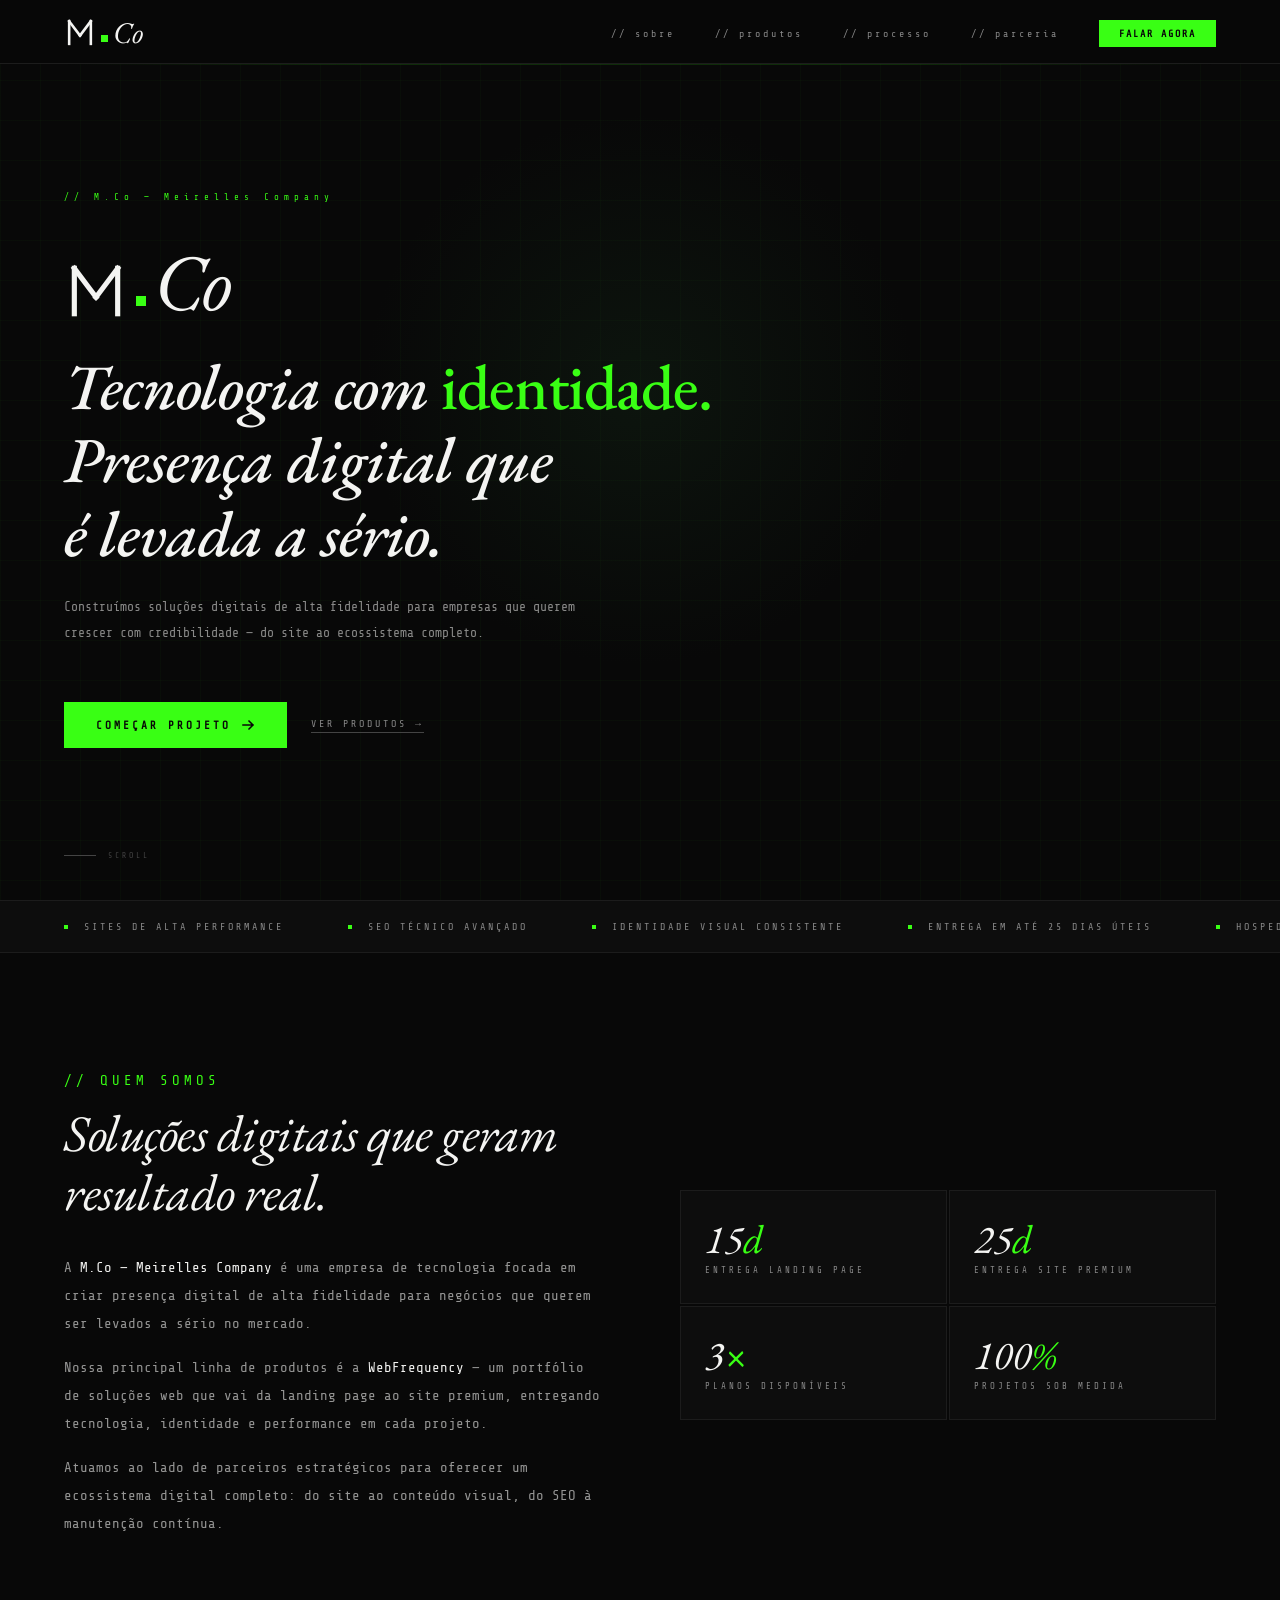
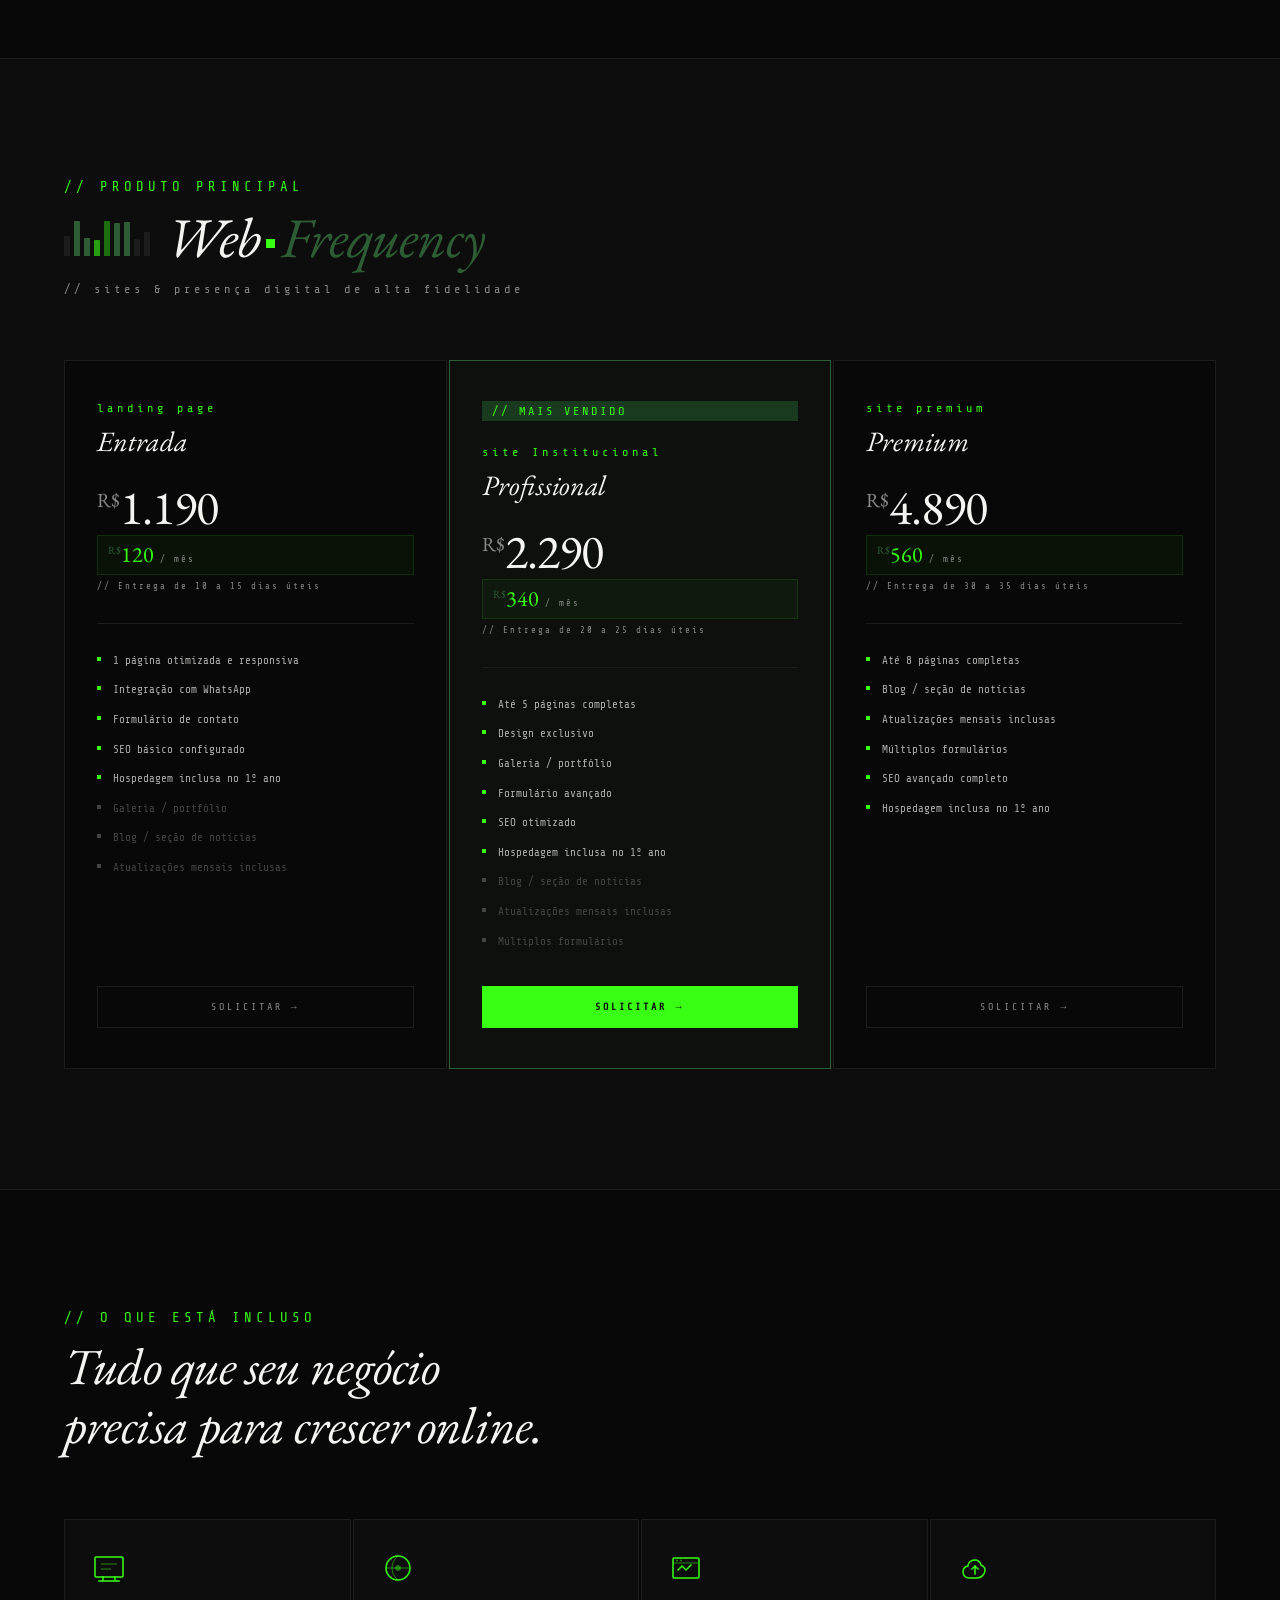
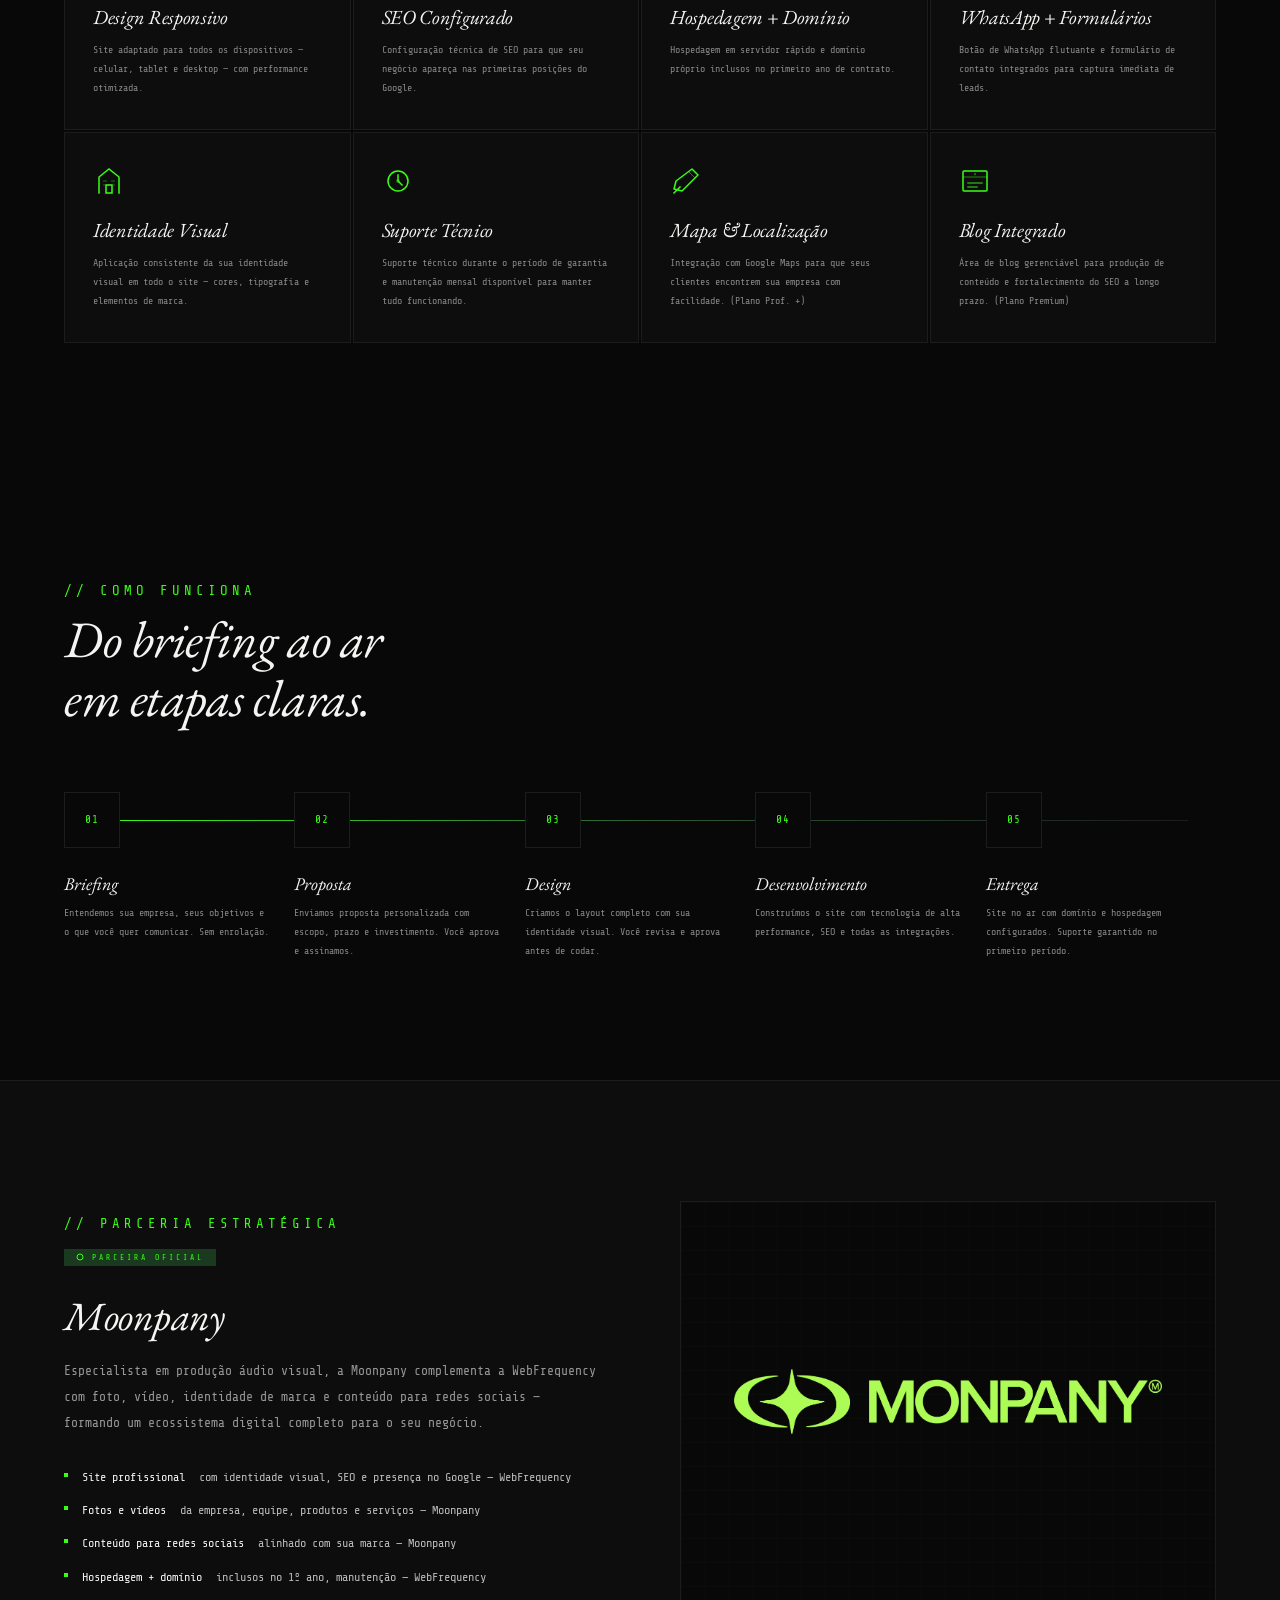
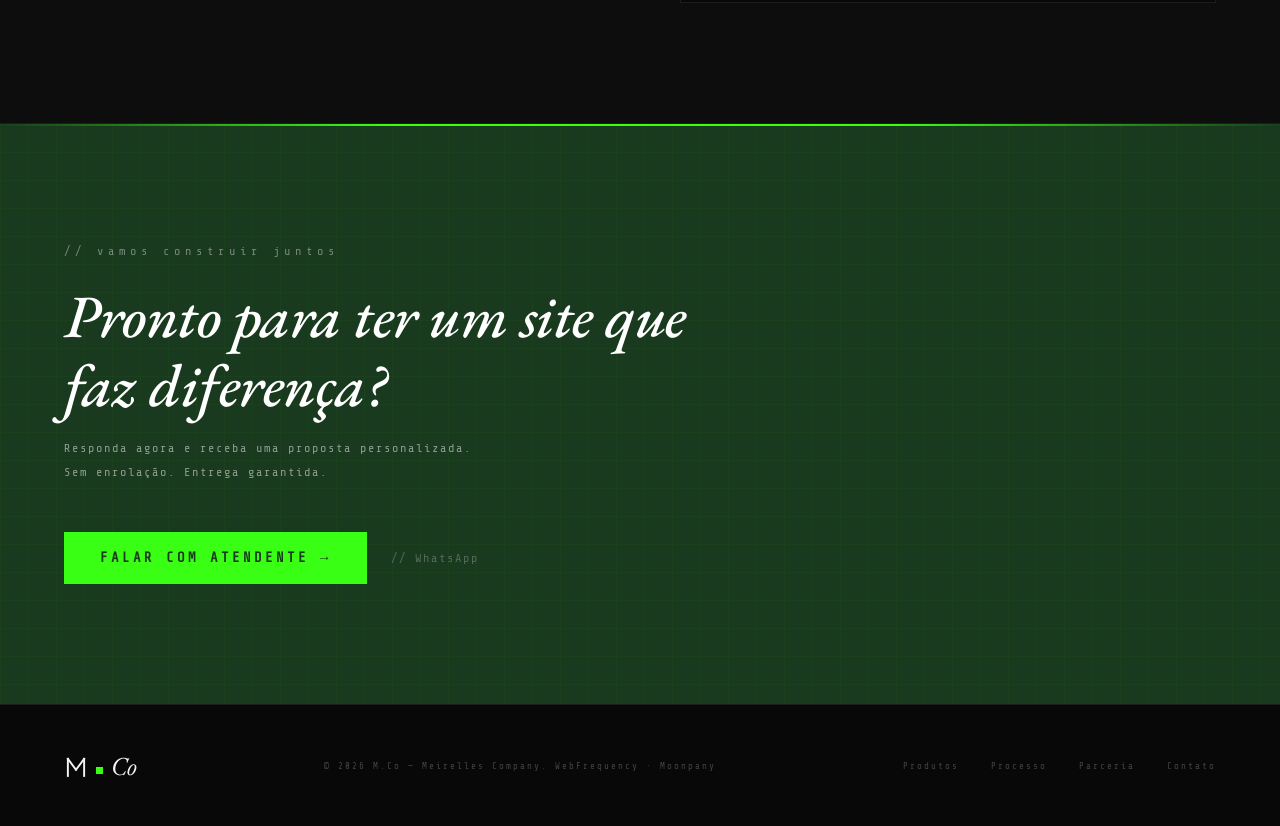
==== commit 12a3f0be: "whats button adjusted to go to another tab" ====
--- a/public/index.html
+++ b/public/index.html
@@ -1366,7 +1366,7 @@
       Sem enrolação. Entrega garantida.
     </div>
     <div class="cta-actions">
-      <a href="https://wa.me/5514997597300" class="cta-btn">
+      <a href="https://wa.me/5514997597300" class="cta-btn" target="_blank" rel="noopener noreferrer">
         FALAR COM ATENDENTE →
       </a>
       <span class="cta-note">// WhatsApp</span>
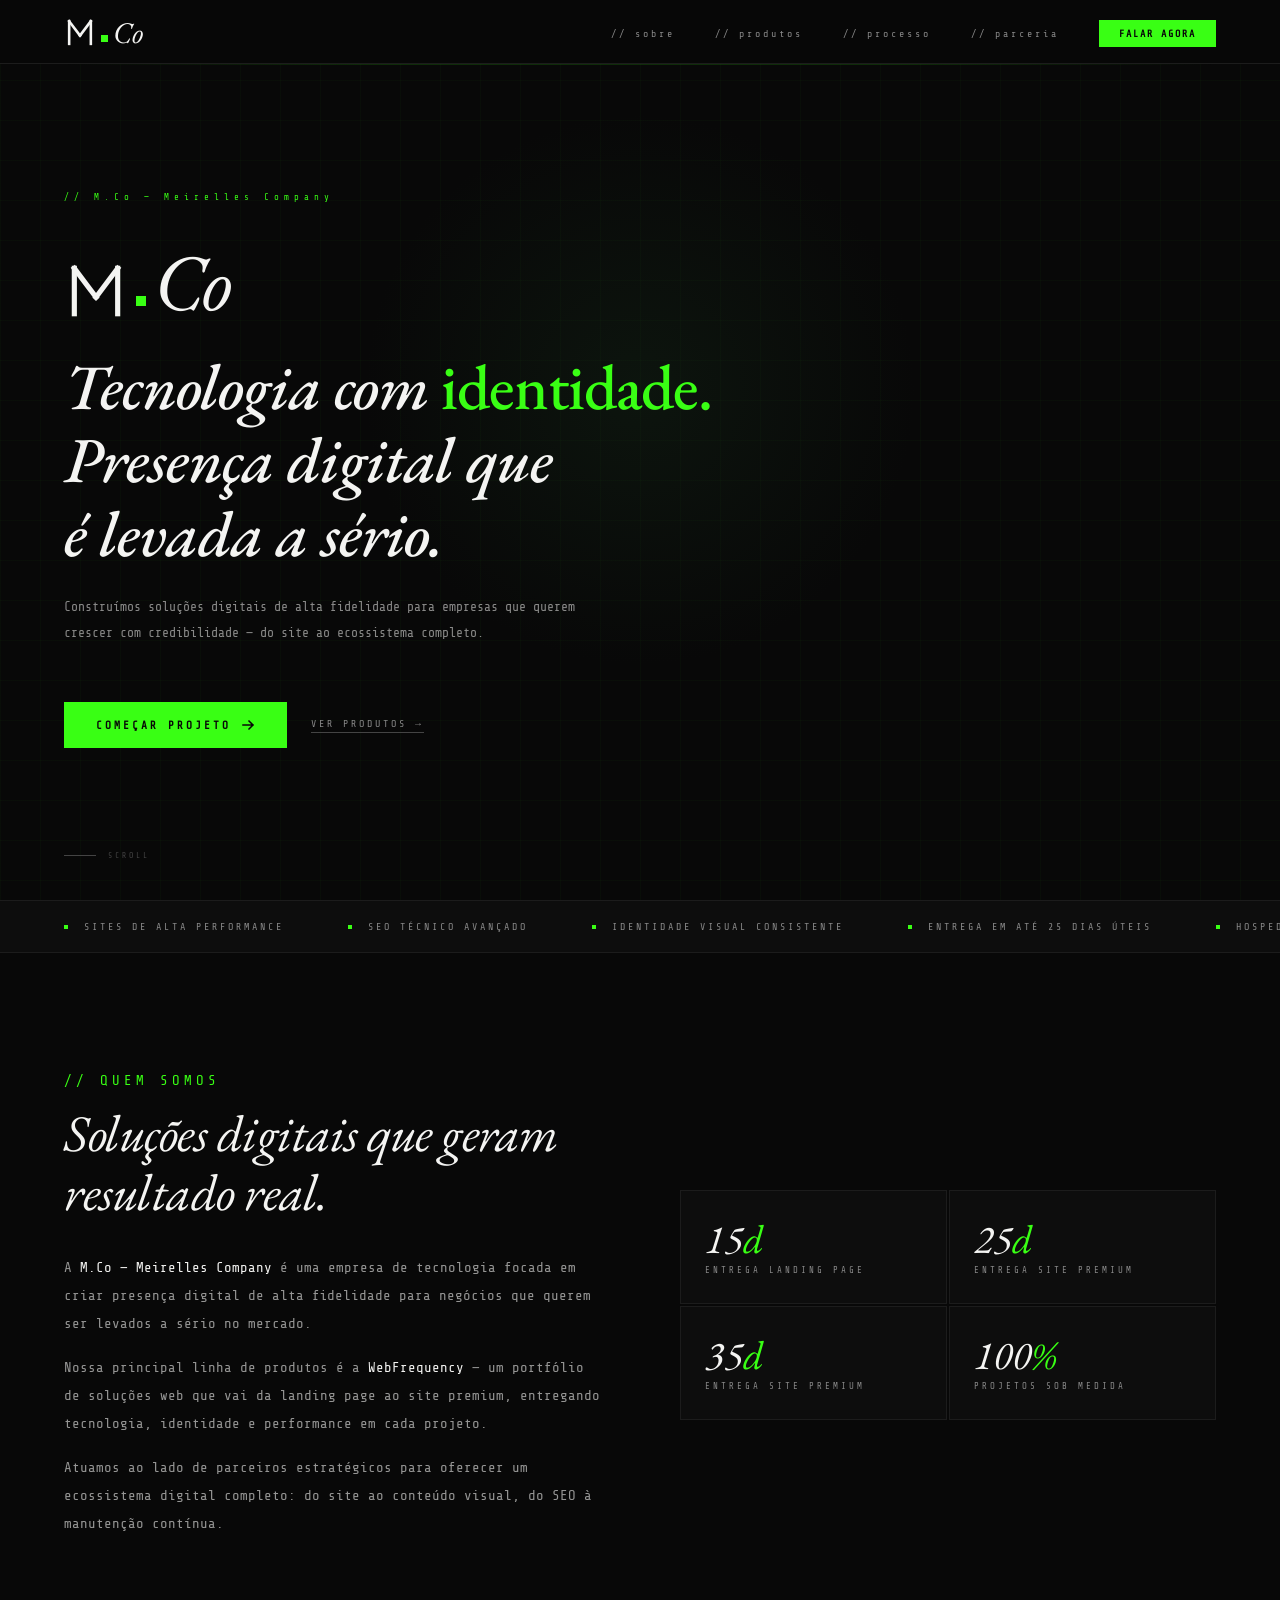
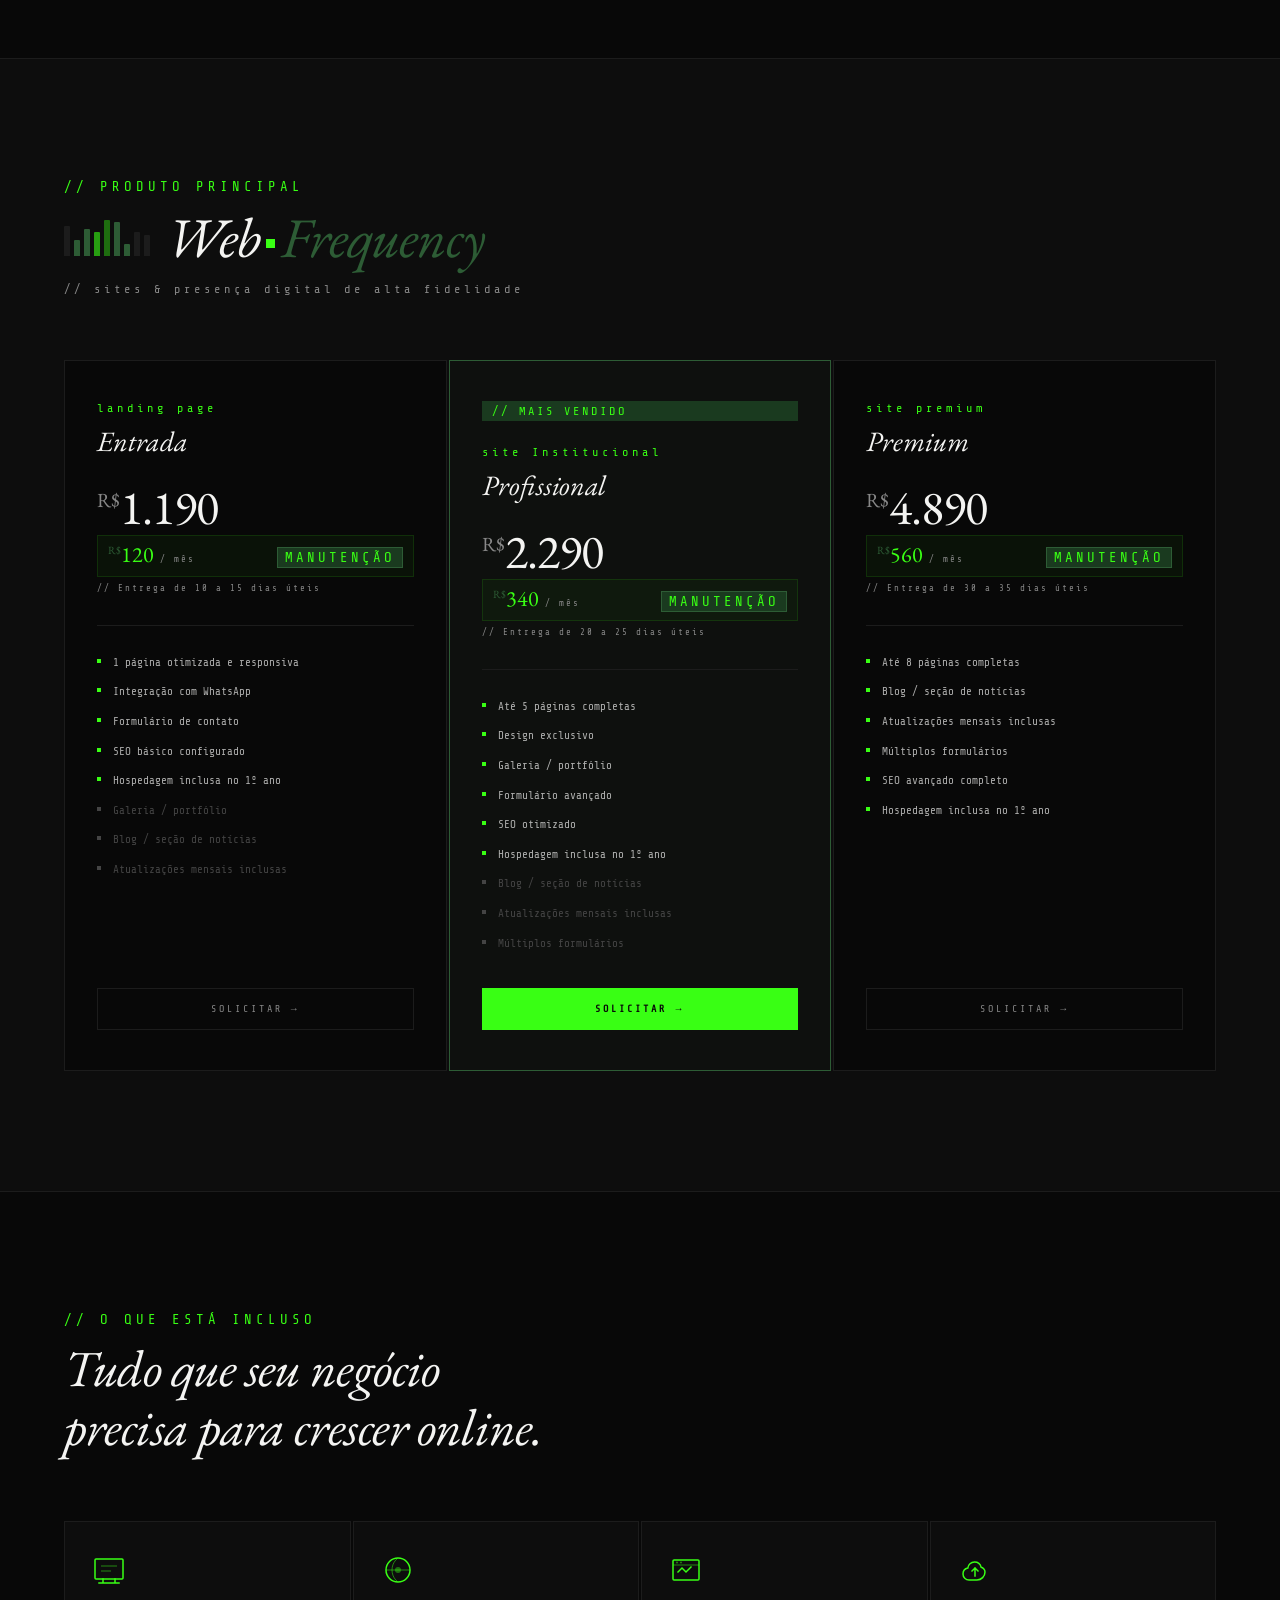
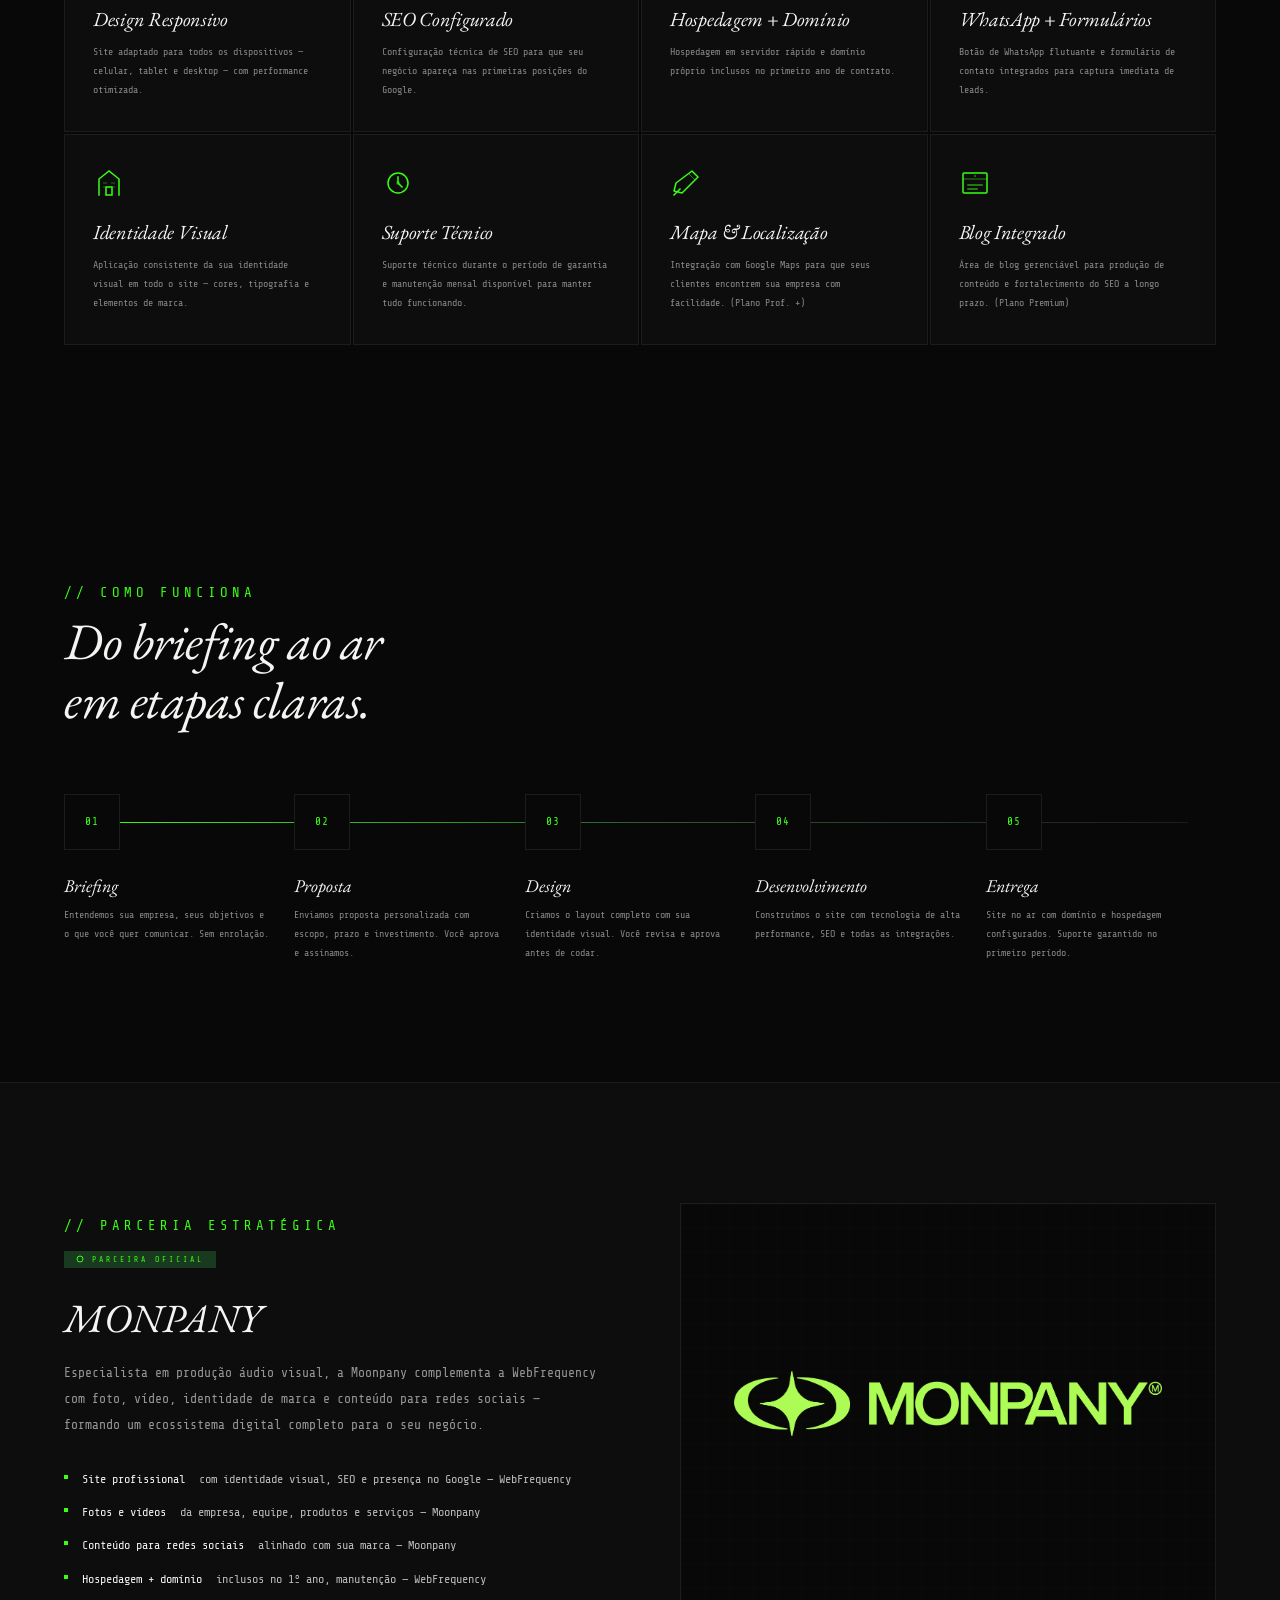
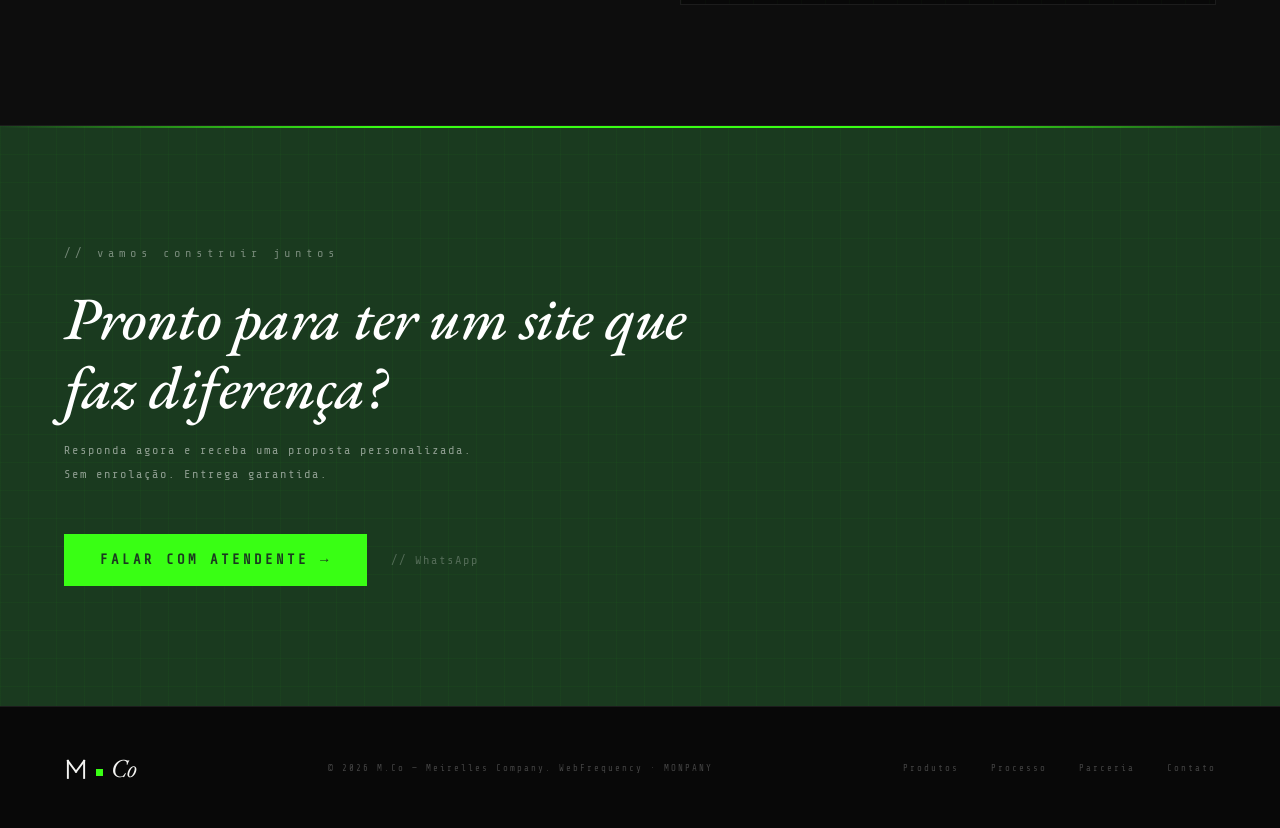
==== commit f1363969: "plans card adjustments; infos adjustments;" ====
--- a/public/index.html
+++ b/public/index.html
@@ -917,6 +917,16 @@
   font-size: 9px;
   color: var(--gray);
   letter-spacing: 2px;
+  flex: 1;
+}
+.plan-monthly-tag {
+  font-size: 14px;
+  letter-spacing: 3px;
+  color: var(--neon);
+  background: var(--green);
+  border: 1px solid var(--green-m);
+  padding: 2px 7px;
+  flex-shrink: 0;
 }
 
 .footer-copy {
@@ -1090,8 +1100,8 @@
         <div class="stat-label">ENTREGA SITE PREMIUM</div>
       </div>
       <div class="stat-card">
-        <div class="stat-num">3<span>×</span></div>
-        <div class="stat-label">PLANOS DISPONÍVEIS</div>
+        <div class="stat-num">35<span>d</span></div>
+        <div class="stat-label">ENTREGA SITE PREMIUM</div>
       </div>
       <div class="stat-card">
         <div class="stat-num">100<span>%</span></div>
@@ -1130,7 +1140,7 @@
       <div class="plan-name-label">landing page</div>
       <div class="plan-name">Entrada</div>
       <div class="plan-price"><sup>R$</sup>1.190</div>
-      <div class="plan-monthly"><span class="plan-monthly-val"><sup>R$</sup>120</span><span class="plan-monthly-label">/ mês</span></div>
+      <div class="plan-monthly"><span class="plan-monthly-val"><sup>R$</sup>120</span><span class="plan-monthly-label">/ mês</span><span class="plan-monthly-tag">MANUTENÇÃO</span></div>
       <div class="plan-prazo">// Entrega de 10 a 15 dias úteis</div>
       <div class="plan-divider"></div>
       <ul class="plan-features">
@@ -1152,7 +1162,7 @@
       <div class="plan-name-label">site Institucional</div>
       <div class="plan-name">Profissional</div>
       <div class="plan-price"><sup>R$</sup>2.290</div>
-      <div class="plan-monthly"><span class="plan-monthly-val"><sup>R$</sup>340</span><span class="plan-monthly-label">/ mês</span></div>
+      <div class="plan-monthly"><span class="plan-monthly-val"><sup>R$</sup>340</span><span class="plan-monthly-label">/ mês</span><span class="plan-monthly-tag">MANUTENÇÃO</span></div>
       <div class="plan-prazo">// Entrega de 20 a 25 dias úteis</div>
       <div class="plan-divider"></div>
       <ul class="plan-features">
@@ -1174,7 +1184,7 @@
       <div class="plan-name-label">site premium</div>
       <div class="plan-name">Premium</div>
       <div class="plan-price"><sup>R$</sup>4.890</div>
-      <div class="plan-monthly"><span class="plan-monthly-val"><sup>R$</sup>560</span><span class="plan-monthly-label">/ mês</span></div>
+      <div class="plan-monthly"><span class="plan-monthly-val"><sup>R$</sup>560</span><span class="plan-monthly-label">/ mês</span><span class="plan-monthly-tag">MANUTENÇÃO</span></div>
       <div class="plan-prazo">// Entrega de 30 a 35 dias úteis</div>
       <div class="plan-divider"></div>
       <ul class="plan-features">
@@ -1337,7 +1347,7 @@
         </svg>
         PARCEIRA OFICIAL
       </div>
-      <div class="moonpany-title">Moonpany</div>
+      <div class="moonpany-title">MONPANY</div>
       <div class="moonpany-desc">
         Especialista em produção áudio visual, a Moonpany complementa a WebFrequency 
         com foto, vídeo, identidade de marca e conteúdo para redes sociais — 
@@ -1386,7 +1396,7 @@
     <div style="width:7px;height:7px;background:var(--neon);margin-bottom:5px;margin-left:3px;flex-shrink:0;"></div>
     <span class="footer-logo-co" style="margin-left:3px;">Co</span>
   </div>
-  <div class="footer-copy">© 2026 M.Co — Meirelles Company. WebFrequency · Moonpany</div>
+  <div class="footer-copy">© 2026 M.Co — Meirelles Company. WebFrequency · MONPANY</div>
   <div class="footer-links">
     <a href="#webfrequency">Produtos</a>
     <a href="#processo">Processo</a>
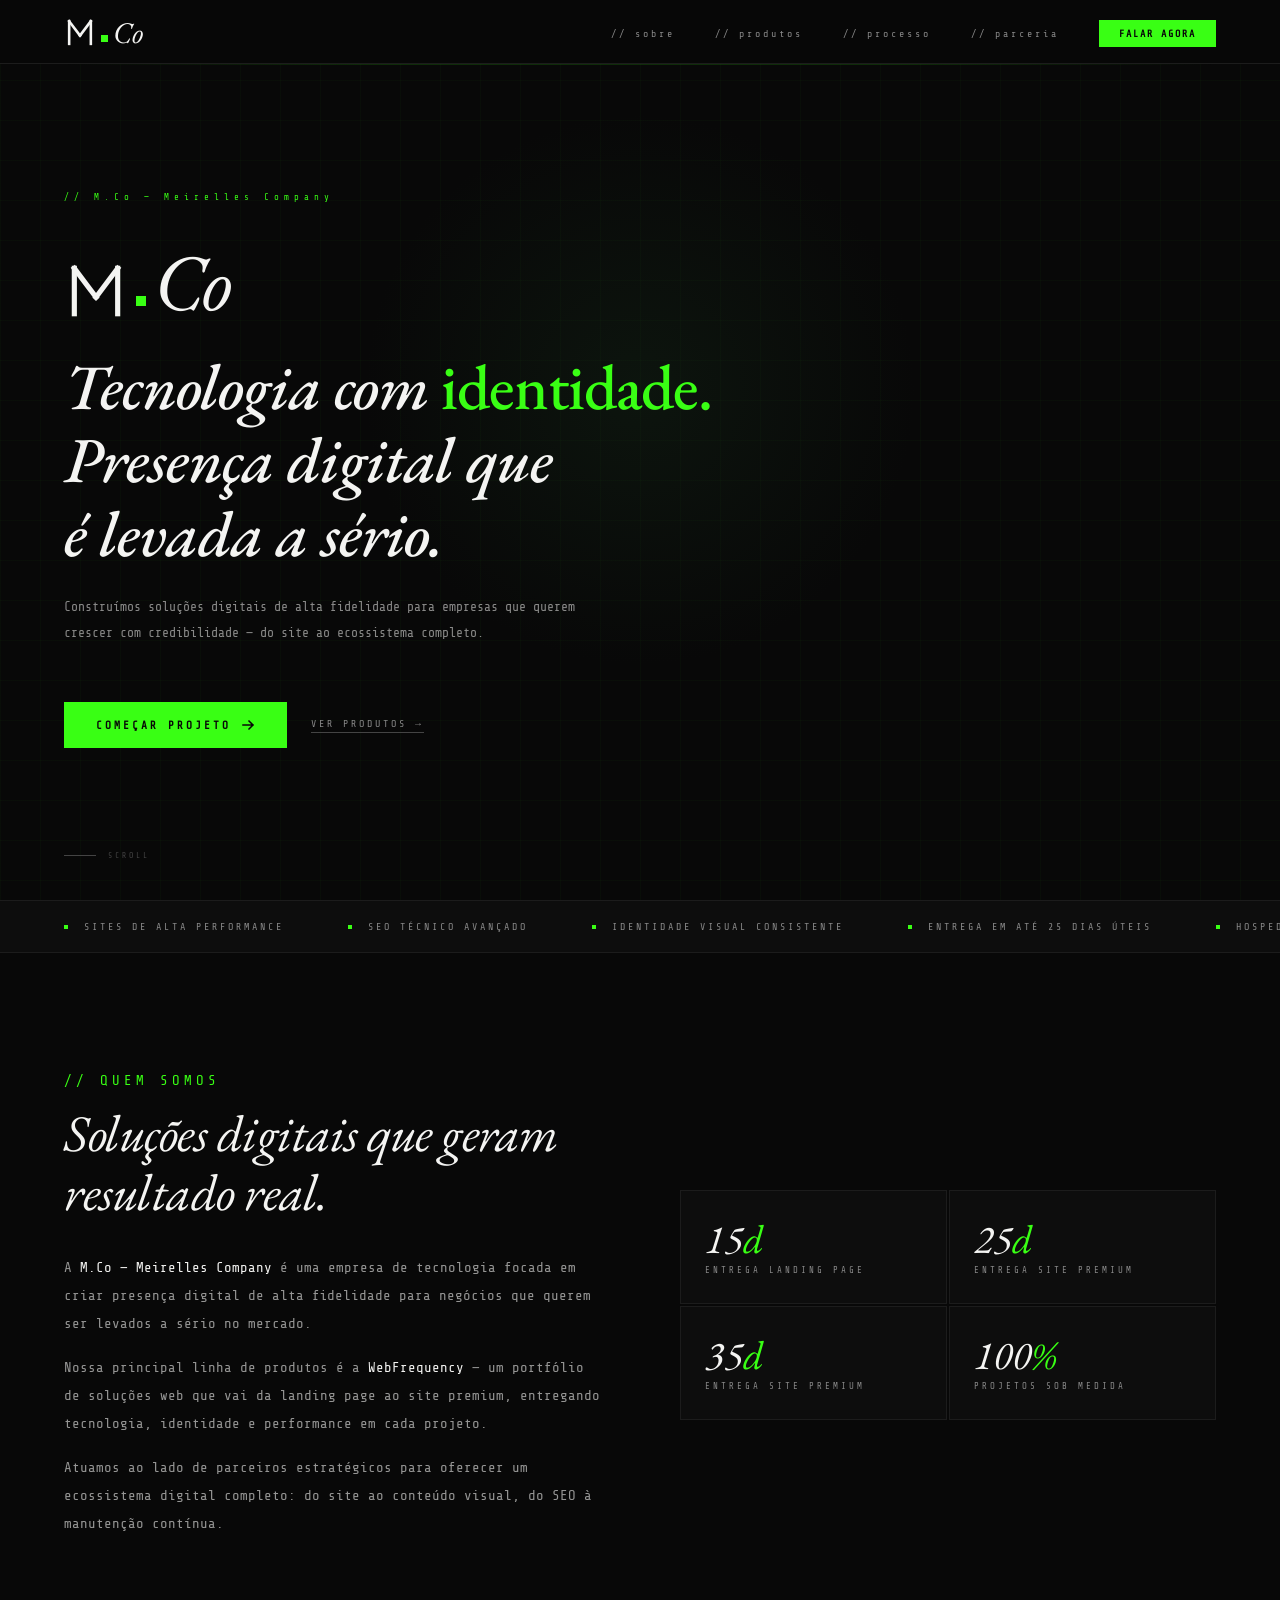
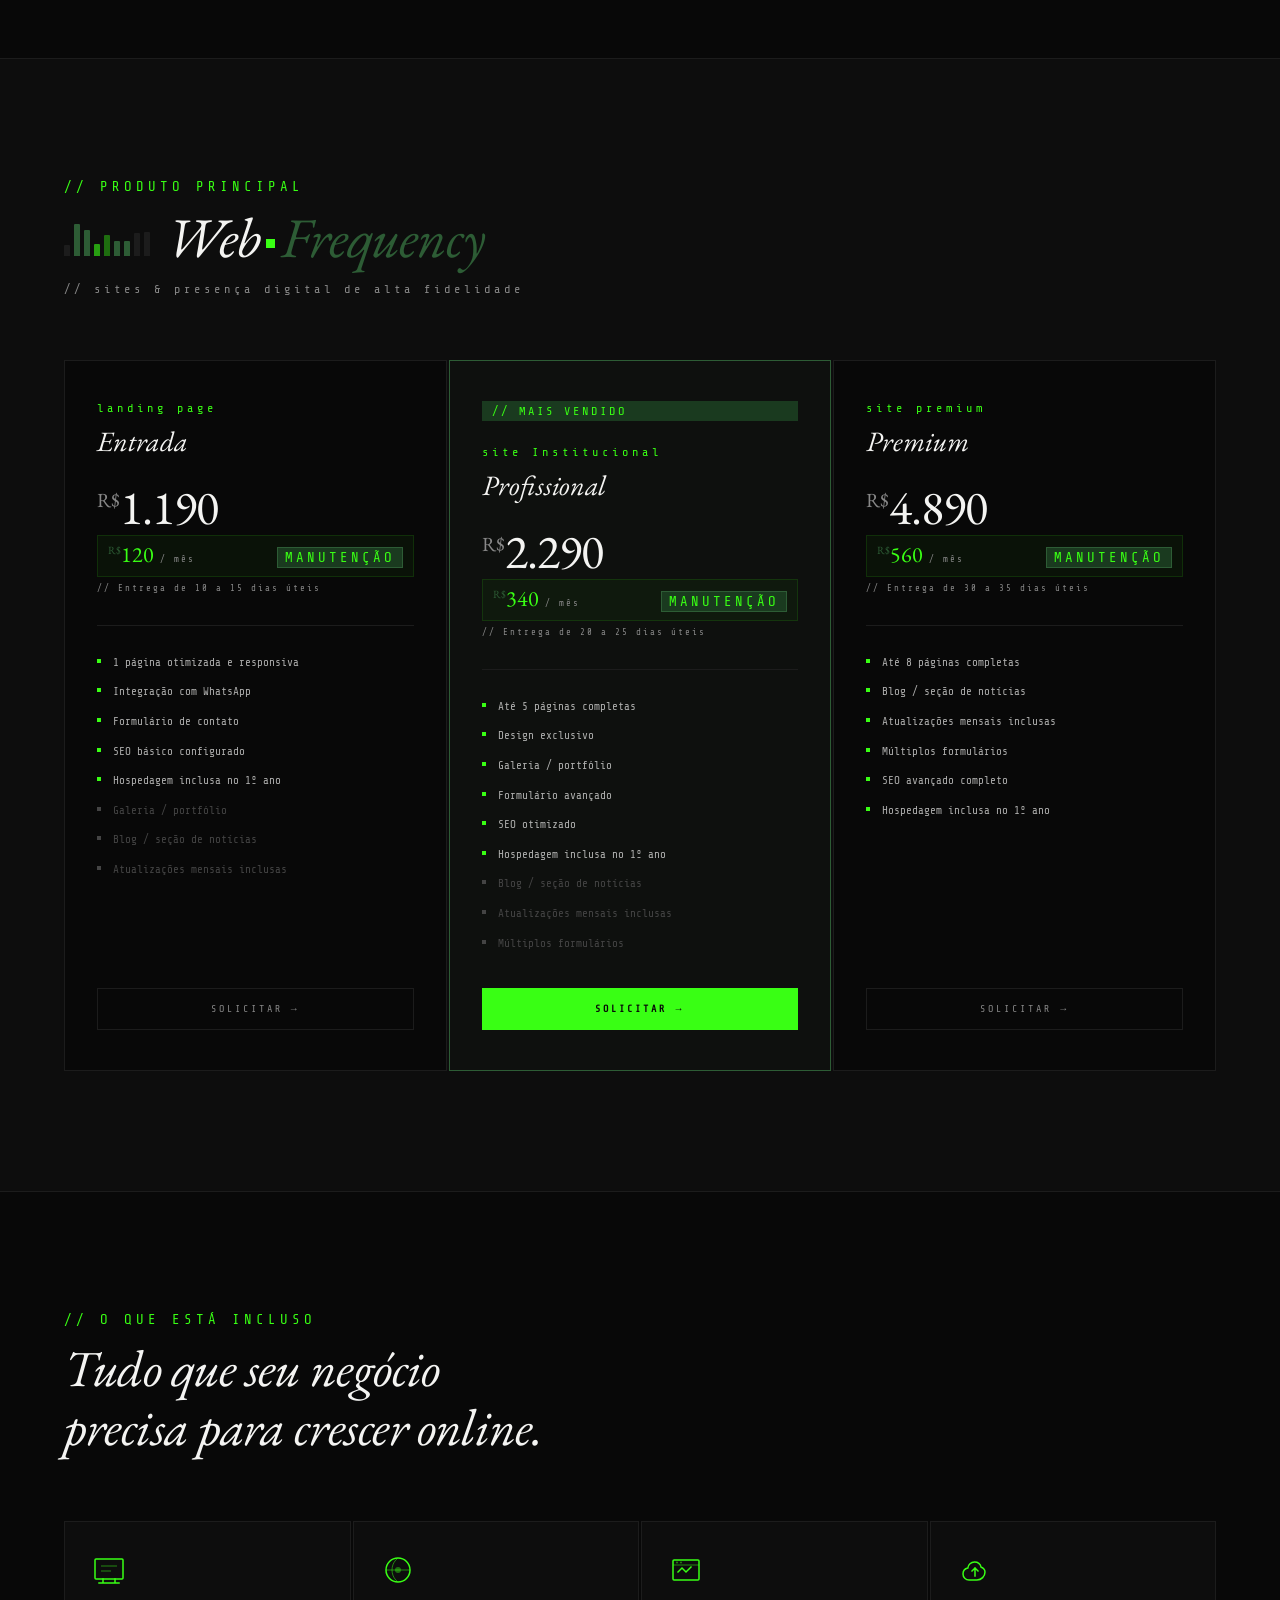
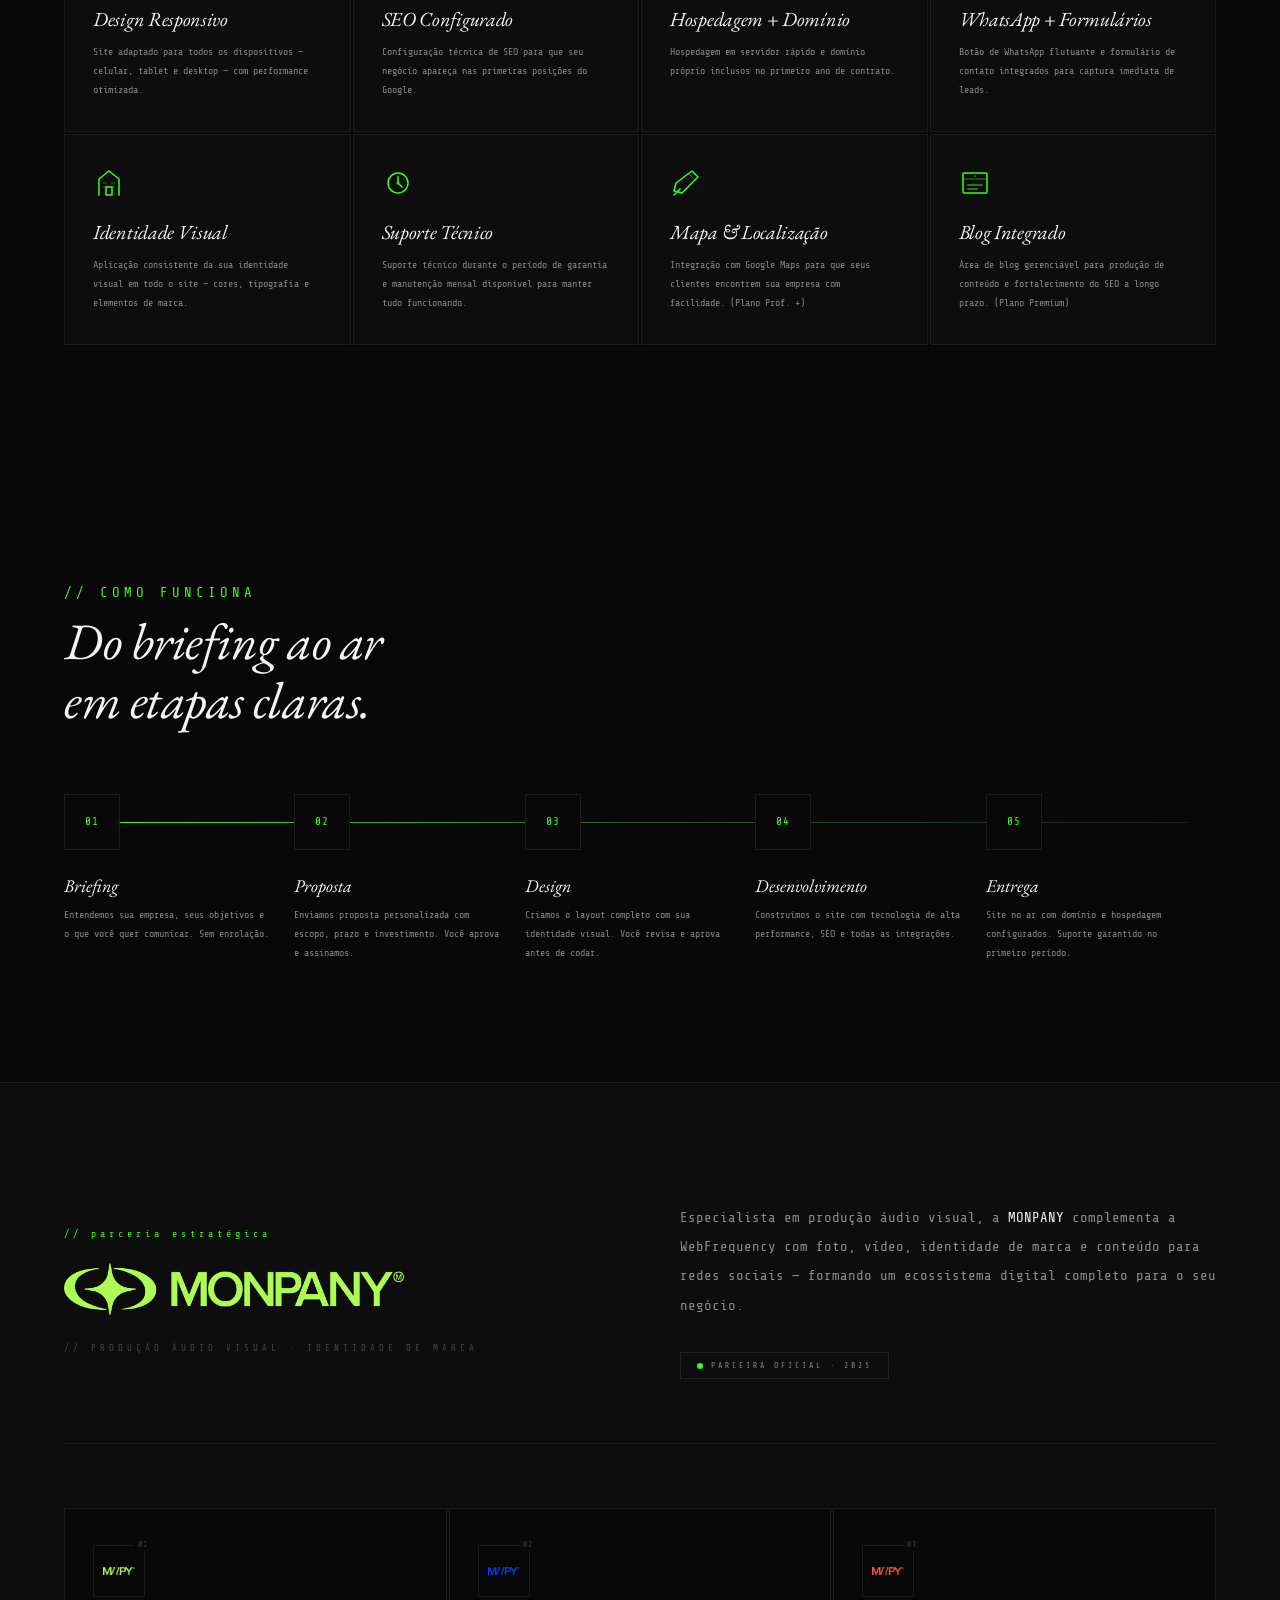
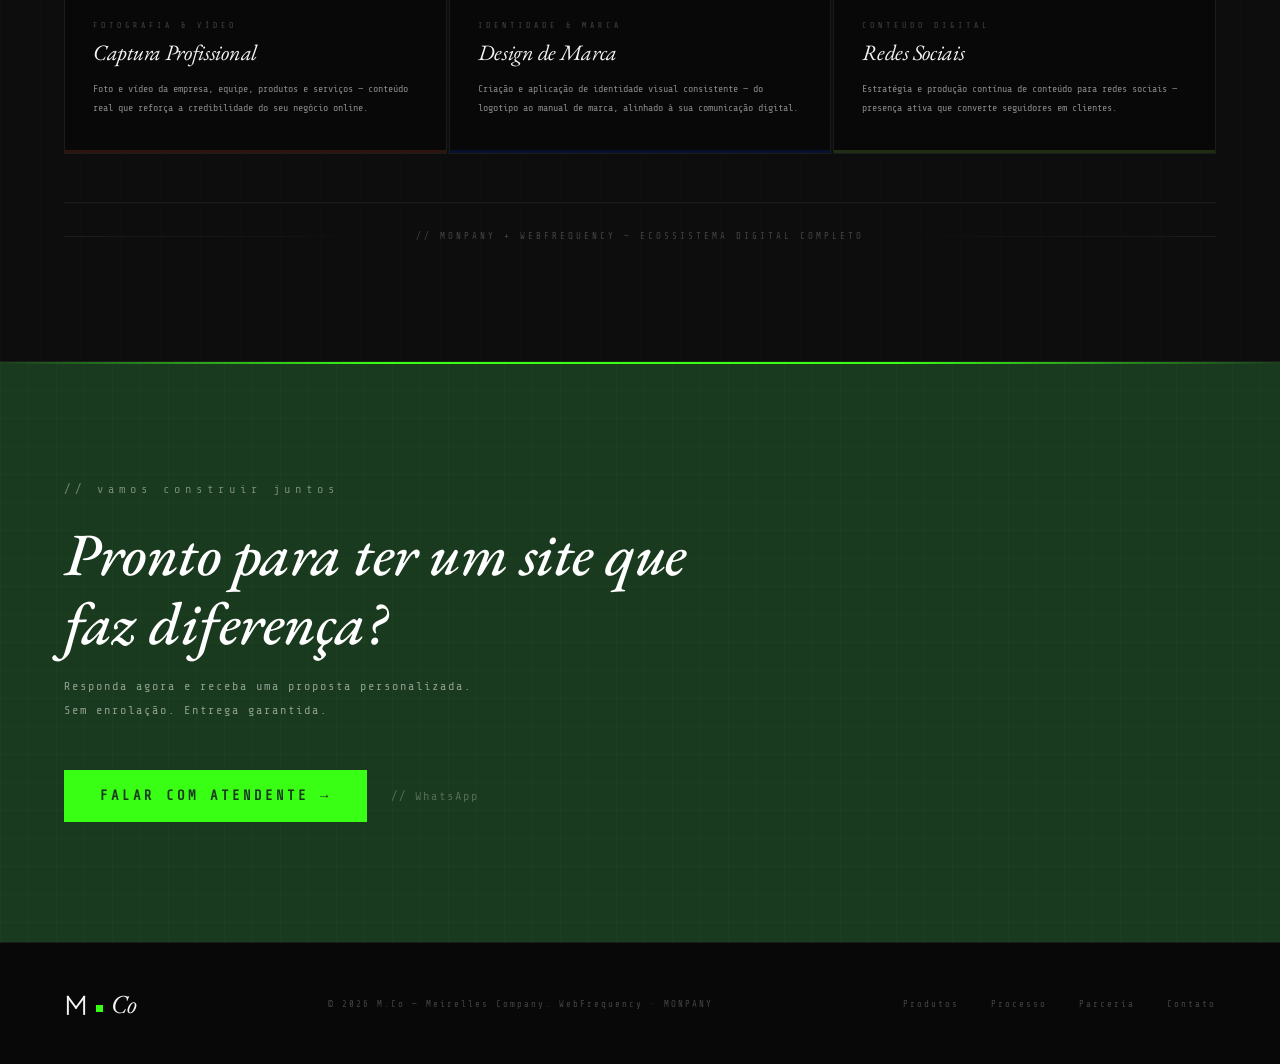
==== commit ed4600b2: "New folder/files structure implemented; Partner section improved; Pricing cards improved;" ====
--- a/public/index.html
+++ b/public/index.html
@@ -5,1003 +5,7 @@
 <meta name="viewport" content="width=device-width, initial-scale=1.0">
 <title>M.Co — Tecnologia com Identidade</title>
 <link href="https://fonts.googleapis.com/css2?family=EB+Garamond:ital,wght@0,400;0,500;0,600;1,400;1,500;1,600&family=Share+Tech+Mono&display=swap" rel="stylesheet">
-<style>
-:root {
-  --black:    #080808;
-  --ink:      #0D0D0D;
-  --white:    #F4F4F2;
-  --neon:     #39FF14;
-  --green:    #1A3A1F;
-  --green-m:  #2D5C35;
-  --gray:     #888;
-  --gray-dim: #444;
-  --border:   #1C1C1C;
-  --border-2: #242424;
-}
-
-* { margin: 0; padding: 0; box-sizing: border-box; -webkit-font-smoothing: antialiased; }
-
-html { scroll-behavior: smooth; }
-
-body {
-  background: var(--black);
-  color: var(--white);
-  font-family: 'Share Tech Mono', monospace;
-  overflow-x: hidden;
-}
-
-/* ── UTILITIES ── */
-.neon { color: var(--neon); }
-.label {
-  font-size: 14px;
-  color: var(--neon);
-  letter-spacing: 4px;
-  text-transform: uppercase;
-}
-.section-divider {
-  width: 100%;
-  height: 1px;
-  background: var(--border);
-}
-
-/* ── NAV ── */
-nav {
-  position: fixed;
-  top: 0; left: 0; right: 0;
-  z-index: 100;
-  display: flex;
-  align-items: center;
-  justify-content: space-between;
-  padding: 0 64px;
-  height: 64px;
-  background: rgba(8,8,8,0.85);
-  backdrop-filter: blur(12px);
-  border-bottom: 1px solid var(--border);
-}
-
-.nav-logo {
-  display: flex;
-  align-items: flex-end;
-  gap: 5px;
-  text-decoration: none;
-}
-
-.nav-logo svg { flex-shrink: 0; }
-
-.nav-logo-dot {
-  width: 7px; height: 7px;
-  background: var(--neon);
-  flex-shrink: 0;
-  margin-bottom: 6px;
-}
-
-.nav-logo-co {
-  font-family: 'EB Garamond', serif;
-  font-style: italic;
-  font-size: 30px;
-  color: var(--white);
-  line-height: 1;
-  letter-spacing: -0.5px;
-}
-
-.nav-links {
-  display: flex;
-  align-items: center;
-  gap: 40px;
-  list-style: none;
-}
-
-.nav-links a {
-  font-size: 10px;
-  color: var(--gray);
-  text-decoration: none;
-  letter-spacing: 3px;
-  transition: color 0.2s;
-}
-
-.nav-links a:hover { color: var(--white); }
-
-.nav-cta {
-  background: var(--neon) !important;
-  color: var(--black) !important;
-  padding: 8px 20px !important;
-  font-weight: 700 !important;
-  letter-spacing: 2px !important;
-}
-
-/* ── HERO ── */
-.hero {
-  min-height: 100vh;
-  display: flex;
-  flex-direction: column;
-  justify-content: center;
-  padding: 120px 64px 80px;
-  position: relative;
-  overflow: hidden;
-}
-
-/* Grid background */
-.hero::before {
-  content: '';
-  position: absolute; inset: 0;
-  background-image:
-    linear-gradient(rgba(57,255,20,.025) 1px, transparent 1px),
-    linear-gradient(90deg, rgba(57,255,20,.025) 1px, transparent 1px);
-  background-size: 40px 40px;
-  pointer-events: none;
-}
-
-/* Neon top line */
-.hero::after {
-  content: '';
-  position: absolute;
-  top: 64px; left: 0; right: 0;
-  height: 1px;
-  background: linear-gradient(90deg, transparent 5%, var(--neon) 30%, var(--neon) 70%, transparent 95%);
-  opacity: 0.15;
-  pointer-events: none;
-}
-
-.hero-glow {
-  position: absolute;
-  top: 10%; left: 50%;
-  transform: translateX(-50%);
-  width: 600px; height: 600px;
-  background: radial-gradient(circle, rgba(26,58,31,.25) 0%, transparent 65%);
-  pointer-events: none;
-}
-
-.hero-inner {
-  position: relative;
-  z-index: 1;
-  max-width: 1200px;
-}
-
-.hero-eyebrow {
-  font-size: 9px;
-  color: var(--neon);
-  letter-spacing: 5px;
-  margin-bottom: 40px;
-  opacity: 0;
-  animation: fadeUp 0.8s 0.2s forwards;
-}
-
-.hero-logo-mark {
-  display: flex;
-  align-items: flex-end;
-  gap: 8px;
-  margin-bottom: 28px;
-  opacity: 0;
-  animation: fadeUp 0.8s 0.35s forwards;
-}
-
-.hero-dot {
-  width: 10px; height: 10px;
-  background: var(--neon);
-  flex-shrink: 0;
-  margin-bottom: 16px;
-}
-
-.hero-co {
-  font-family: 'EB Garamond', serif;
-  font-style: italic;
-  font-size: 80px;
-  font-weight: 400;
-  color: var(--white);
-  line-height: 1;
-  letter-spacing: -2px;
-}
-
-.hero-headline {
-  font-family: 'EB Garamond', serif;
-  font-style: italic;
-  font-size: clamp(36px, 5vw, 64px);
-  font-weight: 500;
-  color: var(--white);
-  line-height: 1.15;
-  letter-spacing: -1px;
-  max-width: 780px;
-  margin-bottom: 24px;
-  opacity: 0;
-  animation: fadeUp 0.8s 0.5s forwards;
-}
-
-.hero-headline em {
-  font-style: normal;
-  color: var(--neon);
-}
-
-.hero-sub {
-  font-size: 13px;
-  color: rgba(244,244,242,.55);
-  line-height: 2;
-  max-width: 520px;
-  margin-bottom: 56px;
-  opacity: 0;
-  animation: fadeUp 0.8s 0.65s forwards;
-}
-
-.hero-actions {
-  display: flex;
-  align-items: center;
-  gap: 24px;
-  opacity: 0;
-  animation: fadeUp 0.8s 0.8s forwards;
-}
-
-.btn-primary {
-  display: inline-flex;
-  align-items: center;
-  gap: 10px;
-  background: var(--neon);
-  color: var(--black);
-  text-decoration: none;
-  font-size: 11px;
-  font-weight: 700;
-  letter-spacing: 3px;
-  padding: 16px 32px;
-  transition: opacity 0.2s, transform 0.2s;
-}
-
-.btn-primary:hover { opacity: 0.88; transform: translateY(-1px); }
-
-.btn-ghost {
-  display: inline-flex;
-  align-items: center;
-  gap: 8px;
-  color: var(--gray);
-  text-decoration: none;
-  font-size: 10px;
-  letter-spacing: 3px;
-  border-bottom: 1px solid var(--gray-dim);
-  padding-bottom: 2px;
-  transition: color 0.2s, border-color 0.2s;
-}
-
-.btn-ghost:hover { color: var(--white); border-color: var(--white); }
-
-.hero-scroll {
-  position: absolute;
-  bottom: 40px;
-  left: 64px;
-  display: flex;
-  align-items: center;
-  gap: 12px;
-  opacity: 0;
-  animation: fadeUp 0.8s 1.1s forwards;
-}
-
-.scroll-line {
-  width: 32px; height: 1px;
-  background: var(--gray-dim);
-}
-
-.scroll-text {
-  font-size: 8px;
-  color: var(--gray-dim);
-  letter-spacing: 3px;
-}
-
-/* ── MANIFESTO STRIP ── */
-.strip {
-  border-top: 1px solid var(--border);
-  border-bottom: 1px solid var(--border);
-  padding: 20px 64px;
-  display: flex;
-  align-items: center;
-  gap: 64px;
-  overflow: hidden;
-  background: var(--ink);
-}
-
-.strip-item {
-  display: flex;
-  align-items: center;
-  gap: 16px;
-  white-space: nowrap;
-  flex-shrink: 0;
-}
-
-.strip-dot {
-  width: 4px; height: 4px;
-  background: var(--neon);
-  flex-shrink: 0;
-}
-
-.strip-text {
-  font-size: 10px;
-  color: var(--gray);
-  letter-spacing: 3px;
-}
-
-/* ── SECTION BASE ── */
-section {
-  padding: 120px 64px;
-  position: relative;
-}
-
-.section-header {
-  margin-bottom: 64px;
-}
-
-.section-title {
-  font-family: 'EB Garamond', serif;
-  font-style: italic;
-  font-size: clamp(32px, 4vw, 52px);
-  font-weight: 400;
-  color: var(--white);
-  line-height: 1.15;
-  letter-spacing: -0.5px;
-  margin-top: 12px;
-}
-
-/* ── SOBRE / INTRO ── */
-.sobre-grid {
-  display: grid;
-  grid-template-columns: 1fr 1fr;
-  gap: 80px;
-  align-items: center;
-  max-width: 1200px;
-}
-
-.sobre-body {
-  font-size: 14px;
-  color: rgba(244,244,242,.6);
-  line-height: 2;
-}
-
-.sobre-body p + p { margin-top: 16px; }
-
-.sobre-body strong { color: var(--white); font-weight: 400; }
-
-.sobre-stats {
-  display: grid;
-  grid-template-columns: 1fr 1fr;
-  gap: 2px;
-}
-
-.stat-card {
-  background: var(--ink);
-  border: 1px solid var(--border);
-  padding: 28px 24px;
-  position: relative;
-  overflow: hidden;
-}
-
-.stat-card::before {
-  content: '';
-  position: absolute;
-  top: 0; left: 0;
-  width: 2px; height: 100%;
-  background: var(--neon);
-  opacity: 0;
-  transition: opacity 0.3s;
-}
-
-.stat-card:hover::before { opacity: 1; }
-
-.stat-num {
-  font-family: 'EB Garamond', serif;
-  font-style: italic;
-  font-size: 40px;
-  color: var(--white);
-  line-height: 1;
-  margin-bottom: 6px;
-}
-
-.stat-num span { color: var(--neon); }
-
-.stat-label {
-  font-size: 9px;
-  color: var(--gray);
-  letter-spacing: 3px;
-}
-
-/* ── WEBFREQUENCY ── */
-.wf-section {
-  background: var(--ink);
-  border-top: 1px solid var(--border);
-  border-bottom: 1px solid var(--border);
-}
-
-.wf-header {
-  display: flex;
-  align-items: center;
-  gap: 16px;
-  margin-bottom: 16px;
-}
-
-.wf-eq {
-  display: flex;
-  align-items: flex-end;
-  gap: 4px;
-  height: 36px;
-}
-
-.eq-bar { border-radius: 1px 1px 0 0; transition: height 0.4s ease; }
-
-.wf-name {
-  font-family: 'EB Garamond', serif;
-  font-style: italic;
-  font-size: clamp(36px, 5vw, 56px);
-  font-weight: 400;
-  line-height: 1;
-  letter-spacing: -1px;
-}
-
-.wf-name .web { color: var(--white); }
-.wf-name .sep {
-  display: inline-block;
-  width: 9px; height: 9px;
-  background: var(--neon);
-  margin: 0 6px 4px;
-  vertical-align: middle;
-}
-.wf-name .freq { color: var(--green-m); }
-
-.wf-tagline {
-  font-size: 12px;
-  color: var(--gray);
-  letter-spacing: 4px;
-  margin-bottom: 64px;
-}
-
-/* Planos */
-.plans-grid {
-  display: grid;
-  grid-template-columns: repeat(3, 1fr);
-  gap: 2px;
-  max-width: 1200px;
-}
-
-.plan-card {
-  background: var(--black);
-  border: 1px solid var(--border);
-  padding: 40px 32px;
-  position: relative;
-  overflow: hidden;
-  transition: border-color 0.3s;
-  cursor: default;
-  display: flex;
-  flex-direction: column;
-}
-
-.plan-card:hover { border-color: var(--gray-dim); }
-
-.plan-card.featured {
-  border-color: var(--green-m);
-  background: rgba(26,58,31,.08);
-}
-
-.plan-card.featured:hover { border-color: var(--neon); }
-
-.plan-badge {
-  display: inline-block;
-  background: var(--green);
-  color: var(--neon);
-  font-size: 12px;
-  letter-spacing: 3px;
-  padding: 3px 10px;
-  margin-bottom: 24px;
-}
-
-.plan-name-label {
-  font-size: 12px;
-  color: var(--neon);
-  letter-spacing: 4px;
-  margin-bottom: 8px;
-}
-
-.plan-name {
-  font-family: 'EB Garamond', serif;
-  font-style: italic;
-  font-size: 28px;
-  color: var(--white);
-  margin-bottom: 4px;
-}
-
-.plan-price {
-  font-family: 'EB Garamond', serif;
-  font-size: 48px;
-  color: var(--white);
-  line-height: 1;
-  margin: 20px 0 4px;
-  letter-spacing: -1px;
-}
-
-.plan-price sup {
-  font-size: 20px;
-  vertical-align: super;
-  letter-spacing: 0;
-  color: var(--gray);
-}
-
-.plan-prazo {
-  font-size: 9px;
-  color: var(--gray);
-  letter-spacing: 2px;
-  margin-bottom: 32px;
-}
-
-.plan-divider {
-  height: 1px;
-  background: var(--border);
-  margin-bottom: 28px;
-}
-
-.plan-features {
-  list-style: none;
-  display: flex;
-  flex-direction: column;
-  gap: 12px;
-  flex: 1;
-}
-
-.plan-features li {
-  display: flex;
-  align-items: flex-start;
-  gap: 12px;
-  font-size: 11px;
-  color: rgba(244,244,242,.7);
-  line-height: 1.6;
-}
-
-.plan-features li::before {
-  content: '';
-  display: block;
-  width: 4px; height: 4px;
-  background: var(--neon);
-  flex-shrink: 0;
-  margin-top: 5px;
-}
-
-.plan-features li.muted { color: var(--gray-dim); }
-.plan-features li.muted::before { background: var(--gray-dim); }
-
-.plan-cta {
-  display: block;
-  text-align: center;
-  margin-top: 36px;
-  padding: 14px;
-  font-size: 10px;
-  letter-spacing: 3px;
-  text-decoration: none;
-  border: 1px solid var(--border);
-  color: var(--gray);
-  transition: all 0.2s;
-}
-
-.plan-cta:hover {
-  border-color: var(--neon);
-  color: var(--neon);
-}
-
-.plan-card.featured .plan-cta {
-  background: var(--neon);
-  border-color: var(--neon);
-  color: var(--black);
-  font-weight: 700;
-}
-
-.plan-card.featured .plan-cta:hover { opacity: 0.88; }
-
-/* ── INCLUSO ── */
-.incluso-grid {
-  display: grid;
-  grid-template-columns: repeat(4, 1fr);
-  gap: 2px;
-  max-width: 1200px;
-}
-
-.incluso-card {
-  background: var(--ink);
-  border: 1px solid var(--border);
-  padding: 32px 28px;
-  position: relative;
-  overflow: hidden;
-  transition: border-color 0.3s;
-}
-
-.incluso-card:hover { border-color: var(--gray-dim); }
-
-.incluso-icon {
-  margin-bottom: 20px;
-}
-
-.incluso-icon svg { display: block; }
-
-.incluso-title {
-  font-family: 'EB Garamond', serif;
-  font-style: italic;
-  font-size: 20px;
-  color: var(--white);
-  margin-bottom: 10px;
-  letter-spacing: -0.3px;
-}
-
-.incluso-desc {
-  font-size: 10px;
-  color: var(--gray);
-  line-height: 1.9;
-}
-
-/* ── PROCESSO ── */
-.processo-section { background: var(--black); }
-
-.processo-steps {
-  display: grid;
-  grid-template-columns: repeat(5, 1fr);
-  gap: 0;
-  max-width: 1200px;
-  position: relative;
-}
-
-.processo-steps::before {
-  content: '';
-  position: absolute;
-  top: 28px; left: 28px; right: 28px;
-  height: 1px;
-  background: linear-gradient(90deg, var(--neon), var(--green-m), var(--border));
-  pointer-events: none;
-}
-
-.step {
-  padding: 0 24px 0 0;
-  position: relative;
-  z-index: 1;
-}
-
-.step-num {
-  width: 56px; height: 56px;
-  border: 1px solid var(--border);
-  display: flex;
-  align-items: center;
-  justify-content: center;
-  font-size: 11px;
-  color: var(--neon);
-  letter-spacing: 1px;
-  background: var(--black);
-  margin-bottom: 24px;
-}
-
-.step-title {
-  font-family: 'EB Garamond', serif;
-  font-style: italic;
-  font-size: 18px;
-  color: var(--white);
-  margin-bottom: 8px;
-}
-
-.step-desc {
-  font-size: 10px;
-  color: var(--gray);
-  line-height: 1.9;
-}
-
-/* ── MOONPANY PARCERIA ── */
-.moonpany-section {
-  background: var(--ink);
-  border-top: 1px solid var(--border);
-  border-bottom: 1px solid var(--border);
-}
-
-.moonpany-inner {
-  display: grid;
-  grid-template-columns: 1fr 1fr;
-  gap: 80px;
-  align-items: center;
-  max-width: 1200px;
-}
-
-.moonpany-badge {
-  display: inline-flex;
-  align-items: center;
-  gap: 8px;
-  background: var(--green);
-  color: var(--neon);
-  font-size: 8px;
-  letter-spacing: 3px;
-  padding: 4px 12px;
-  margin-bottom: 24px;
-}
-
-.moonpany-title {
-  font-family: 'EB Garamond', serif;
-  font-style: italic;
-  font-size: 40px;
-  color: var(--white);
-  letter-spacing: -0.5px;
-  margin-bottom: 16px;
-}
-
-.moonpany-desc {
-  font-size: 13px;
-  color: rgba(244,244,242,.6);
-  line-height: 2;
-  margin-bottom: 32px;
-}
-
-.moonpany-list {
-  list-style: none;
-  display: flex;
-  flex-direction: column;
-  gap: 14px;
-}
-
-.moonpany-list li {
-  display: flex;
-  align-items: flex-start;
-  gap: 14px;
-  font-size: 12px;
-  color: rgba(244,244,242,.75);
-  line-height: 1.6;
-}
-
-.moonpany-list li::before {
-  content: '';
-  display: block;
-  width: 4px; height: 4px;
-  background: var(--neon);
-  flex-shrink: 0;
-  margin-top: 5px;
-}
-
-.moonpany-list li strong { color: var(--white); font-weight: 400; }
-
-.moonpany-visual {
-  background: var(--black);
-  border: 1px solid var(--border);
-  aspect-ratio: 4/3;
-  display: flex;
-  align-items: center;
-  justify-content: center;
-  position: relative;
-  overflow: hidden;
-}
-
-.moonpany-visual::before {
-  content: '';
-  position: absolute; inset: 0;
-  background-image:
-    linear-gradient(rgba(57,255,20,.02) 1px, transparent 1px),
-    linear-gradient(90deg, rgba(57,255,20,.02) 1px, transparent 1px);
-  background-size: 24px 24px;
-}
-
-.moonpany-placeholder {
-  position: relative;
-  z-index: 1;
-  text-align: center;
-}
-
-.moonpany-placeholder p {
-  font-size: 9px;
-  color: var(--gray-dim);
-  letter-spacing: 3px;
-  margin-top: 12px;
-}
-
-/* ── CTA ── */
-.cta-section {
-  background: var(--green);
-  position: relative;
-  overflow: hidden;
-  padding: 120px 64px;
-}
-
-.cta-section::before {
-  content: '';
-  position: absolute;
-  top: 0; left: 0; right: 0;
-  height: 2px;
-  background: linear-gradient(90deg, transparent, var(--neon) 30%, var(--neon) 70%, transparent);
-}
-
-.cta-section::after {
-  content: '';
-  position: absolute; inset: 0;
-  background-image:
-    linear-gradient(rgba(57,255,20,.03) 1px, transparent 1px),
-    linear-gradient(90deg, rgba(57,255,20,.03) 1px, transparent 1px);
-  background-size: 28px 28px;
-  pointer-events: none;
-}
-
-.cta-inner {
-  position: relative;
-  z-index: 1;
-  max-width: 700px;
-}
-
-.cta-eyebrow {
-  font-size: 12px;
-  color: rgba(255,255,255,.4);
-  letter-spacing: 5px;
-  margin-bottom: 24px;
-}
-
-.cta-title {
-  font-family: 'EB Garamond', serif;
-  font-style: italic;
-  font-size: clamp(36px, 5vw, 60px);
-  font-weight: 500;
-  color: #fff;
-  line-height: 1.15;
-  letter-spacing: -0.5px;
-  margin-bottom: 16px;
-}
-
-.cta-sub {
-  font-size: 12px;
-  color: rgba(255,255,255,.5);
-  letter-spacing: 2px;
-  line-height: 2;
-  margin-bottom: 48px;
-}
-
-.cta-actions {
-  display: flex;
-  align-items: center;
-  gap: 24px;
-  flex-wrap: wrap;
-}
-
-.cta-btn {
-  display: inline-flex;
-  align-items: center;
-  gap: 10px;
-  background: var(--neon);
-  color: var(--green);
-  text-decoration: none;
-  font-size: 14px;
-  font-weight: 700;
-  letter-spacing: 3px;
-  padding: 18px 36px;
-  transition: opacity 0.2s;
-}
-
-.cta-btn:hover { opacity: 0.88; }
-
-.cta-note {
-  font-size: 12px;
-  color: rgba(255,255,255,.25);
-  letter-spacing: 2px;
-}
-
-/* ── FOOTER ── */
-footer {
-  background: var(--black);
-  border-top: 1px solid var(--border);
-  padding: 48px 64px;
-  display: flex;
-  align-items: center;
-  justify-content: space-between;
-}
-
-.footer-logo {
-  display: flex;
-  align-items: flex-end;
-  gap: 5px;
-}
-
-.footer-logo-co {
-  font-family: 'EB Garamond', serif;
-  font-style: italic;
-  font-size: 26px;
-  color: var(--white);
-  line-height: 1;
-}
-
-/* ── PLANO MENSAL ── */
-.plan-monthly {
-  display: flex;
-  align-items: baseline;
-  gap: 6px;
-  margin-bottom: 6px;
-  padding: 8px 10px;
-  background: rgba(57,255,20,.04);
-  border: 1px solid rgba(57,255,20,.12);
-}
-.plan-monthly-val {
-  font-family: 'EB Garamond', serif;
-  font-size: 22px;
-  color: var(--neon);
-  line-height: 1;
-}
-.plan-monthly-val sup {
-  font-size: 11px;
-  vertical-align: super;
-  color: var(--green-m);
-}
-.plan-monthly-label {
-  font-size: 9px;
-  color: var(--gray);
-  letter-spacing: 2px;
-  flex: 1;
-}
-.plan-monthly-tag {
-  font-size: 14px;
-  letter-spacing: 3px;
-  color: var(--neon);
-  background: var(--green);
-  border: 1px solid var(--green-m);
-  padding: 2px 7px;
-  flex-shrink: 0;
-}
-
-.footer-copy {
-  font-size: 9px;
-  color: var(--gray-dim);
-  letter-spacing: 2px;
-}
-
-.footer-links {
-  display: flex;
-  gap: 32px;
-}
-
-.footer-links a {
-  font-size: 9px;
-  color: var(--gray-dim);
-  text-decoration: none;
-  letter-spacing: 2px;
-  transition: color 0.2s;
-}
-
-.footer-links a:hover { color: var(--gray); }
-
-/* ── ANIMATIONS ── */
-@keyframes fadeUp {
-  from { opacity: 0; transform: translateY(20px); }
-  to   { opacity: 1; transform: translateY(0); }
-}
-
-@keyframes eqPulse {
-  0%, 100% { height: var(--h1); }
-  50% { height: var(--h2); }
-}
-
-.reveal {
-  opacity: 0;
-  transform: translateY(24px);
-  transition: opacity 0.7s ease, transform 0.7s ease;
-}
-
-.reveal.visible {
-  opacity: 1;
-  transform: translateY(0);
-}
-
-/* ── RESPONSIVE (tablet) ── */
-@media (max-width: 1024px) {
-  nav { padding: 0 32px; }
-  .nav-links { display: none; }
-  section { padding: 80px 32px; }
-  .hero { padding: 100px 32px 60px; }
-  .strip { padding: 16px 32px; gap: 32px; }
-  .sobre-grid { grid-template-columns: 1fr; gap: 48px; }
-  .plans-grid { grid-template-columns: 1fr; max-width: 480px; }
-  .incluso-grid { grid-template-columns: 1fr 1fr; }
-  .processo-steps { grid-template-columns: 1fr 1fr; }
-  .processo-steps::before { display: none; }
-  .moonpany-inner { grid-template-columns: 1fr; gap: 40px; }
-  .cta-section { padding: 80px 32px; }
-  footer { padding: 40px 32px; flex-direction: column; gap: 24px; text-align: center; }
-  .footer-logo { justify-content: center; }
-}
-
-@media (max-width: 640px) {
-  section { padding: 64px 24px; }
-  .hero { padding: 80px 24px 40px; }
-  .hero-co { font-size: 56px; }
-  .strip { display: none; }
-  .incluso-grid { grid-template-columns: 1fr; }
-  .processo-steps { grid-template-columns: 1fr; }
-  .hero-scroll { left: 24px; }
-  footer { padding: 32px 24px; }
-  .footer-links { flex-direction: column; align-items: center; gap: 12px; }
-}
-</style>
+<link rel="stylesheet" href="assets/css/style.css">
 </head>
 <body>
 
@@ -1336,33 +340,85 @@
   </div>
 </section>
 
-<!-- ══ MOONPANY PARCERIA ══ -->
+<!-- ══ MONPANY PARCERIA ══ -->
 <section id="parceria" class="moonpany-section">
   <div class="moonpany-inner">
-    <div class="reveal">
-      <div class="label" style="margin-bottom:16px;">// parceria estratégica</div>
-      <div class="moonpany-badge">
-        <svg width="8" height="8" viewBox="0 0 8 8" fill="none">
-          <circle cx="4" cy="4" r="3" stroke="#39FF14" stroke-width="1"/>
-        </svg>
-        PARCEIRA OFICIAL
-      </div>
-      <div class="moonpany-title">MONPANY</div>
-      <div class="moonpany-desc">
-        Especialista em produção áudio visual, a Moonpany complementa a WebFrequency 
-        com foto, vídeo, identidade de marca e conteúdo para redes sociais — 
-        formando um ecossistema digital completo para o seu negócio.
-      </div>
-      <ul class="moonpany-list">
-        <li><strong>Site profissional</strong> com identidade visual, SEO e presença no Google — WebFrequency</li>
-        <li><strong>Fotos e vídeos</strong> da empresa, equipe, produtos e serviços — Moonpany</li>
-        <li><strong>Conteúdo para redes sociais</strong> alinhado com sua marca — Moonpany</li>
-        <li><strong>Hospedagem + domínio</strong> inclusos no 1º ano, manutenção — WebFrequency</li>
-      </ul>
-    </div>
-    <div class="moonpany-visual reveal" style="transition-delay:0.2s;">
-      <img src="assets/CompositionLogo-MNPY-Green.png" width="80%" height="auto"/>
-    </div>
+
+    <!-- Cabeçalho: logo + descrição -->
+    <div class="moonpany-head">
+      <div class="moonpany-head-left reveal">
+        <div class="moonpany-eyebrow">// parceria estratégica</div>
+        <!-- SUBSTITUIR: coloque o arquivo uploads/CompositionLogo-MNPY-Green.png aqui -->
+        <img
+          src="images/MONPANY/CompositionLogo-MNPY-Green.png"
+          alt="MONPANY"
+          class="moonpany-logo-img"
+        />
+        <div class="moonpany-tagline">// PRODUÇÃO ÁUDIO VISUAL · IDENTIDADE DE MARCA</div>
+      </div>
+
+      <div class="moonpany-head-right reveal" style="transition-delay:0.15s;">
+        <div class="moonpany-desc">
+          Especialista em produção áudio visual, a <strong style="color:var(--white);font-weight:400;">MONPANY</strong> complementa a WebFrequency com foto, vídeo, identidade de marca e conteúdo para redes sociais — formando um ecossistema digital completo para o seu negócio.
+        </div>
+        <div class="moonpany-badge">
+          <span class="moonpany-badge-dot"></span>
+          PARCEIRA OFICIAL · 2025
+        </div>
+      </div>
+    </div>
+
+    <!-- Cards de serviço -->
+    <div class="mnpy-cards">
+
+      <!-- 01 Foto & Vídeo -->
+      <div class="mnpy-card c-tomato reveal" style="transition-delay:0.05s;">
+        <div class="mnpy-card-icon">
+          <!-- SUBSTITUIR: uploads/Ativo 8LOGO.png (ícone laranja) -->
+          <img src="images/MONPANY/Ativo 8LOGO.png" alt="Foto & Vídeo" />
+          <span class="mnpy-card-num">01</span>
+        </div>
+        <div class="mnpy-card-label">FOTOGRAFIA &amp; VÍDEO</div>
+        <div class="mnpy-card-title">Captura Profissional</div>
+        <div class="mnpy-card-desc">Foto e vídeo da empresa, equipe, produtos e serviços — conteúdo real que reforça a credibilidade do seu negócio online.</div>
+        <div class="mnpy-card-color-strip"></div>
+      </div>
+
+      <!-- 02 Identidade -->
+      <div class="mnpy-card c-blue reveal" style="transition-delay:0.15s;">
+        <div class="mnpy-card-icon">
+          <!-- SUBSTITUIR: uploads/Ativo 9LOGO.png (ícone azul) -->
+          <img src="images/MONPANY/Ativo 9LOGO.png" alt="Identidade de Marca" />
+          <span class="mnpy-card-num">02</span>
+        </div>
+        <div class="mnpy-card-label">IDENTIDADE &amp; MARCA</div>
+        <div class="mnpy-card-title">Design de Marca</div>
+        <div class="mnpy-card-desc">Criação e aplicação de identidade visual consistente — do logotipo ao manual de marca, alinhado à sua comunicação digital.</div>
+        <div class="mnpy-card-color-strip"></div>
+      </div>
+
+      <!-- 03 Conteúdo -->
+      <div class="mnpy-card c-green reveal" style="transition-delay:0.25s;">
+        <div class="mnpy-card-icon">
+          <!-- SUBSTITUIR: uploads/Ativo 10LOGO.png (ícone verde) -->
+          <img src="images/MONPANY/Ativo 10LOGO.png" alt="Conteúdo Digital" />
+          <span class="mnpy-card-num">03</span>
+        </div>
+        <div class="mnpy-card-label">CONTEÚDO DIGITAL</div>
+        <div class="mnpy-card-title">Redes Sociais</div>
+        <div class="mnpy-card-desc">Estratégia e produção contínua de conteúdo para redes sociais — presença ativa que converte seguidores em clientes.</div>
+        <div class="mnpy-card-color-strip"></div>
+      </div>
+
+    </div>
+
+    <!-- Nota -->
+    <div class="mnpy-note reveal" style="transition-delay:0.3s;">
+      <div class="mnpy-note-line"></div>
+      <span class="mnpy-note-text">// MONPANY + WEBFREQUENCY — ECOSSISTEMA DIGITAL COMPLETO</span>
+      <div class="mnpy-note-line" style="background:linear-gradient(90deg,transparent,var(--border));"></div>
+    </div>
+
   </div>
 </section>
 
@@ -1405,41 +461,6 @@
   </div>
 </footer>
 
-<script>
-// ── Scroll reveal ──
-const reveals = document.querySelectorAll('.reveal');
-const observer = new IntersectionObserver((entries) => {
-  entries.forEach(e => {
-    if (e.isIntersecting) {
-      e.target.classList.add('visible');
-      observer.unobserve(e.target);
-    }
-  });
-}, { threshold: 0.12 });
-reveals.forEach(el => observer.observe(el));
-
-// ── EQ bars animation ──
-const eqBars = document.querySelectorAll('#wf-eq .eq-bar');
-function animateEQ() {
-  eqBars.forEach(bar => {
-    const h = 30 + Math.random() * 70;
-    bar.style.height = h + '%';
-  });
-}
-setInterval(animateEQ, 600);
-
-// ── Tweaks ──
-window.addEventListener('message', (e) => {
-  if (e.data?.type === '__activate_edit_mode') {
-    document.getElementById('tweaks-panel').style.display = 'flex';
-  }
-  if (e.data?.type === '__deactivate_edit_mode') {
-    document.getElementById('tweaks-panel').style.display = 'none';
-  }
-});
-window.parent.postMessage({ type: '__edit_mode_available' }, '*');
-</script>
-
 <!-- ── TWEAKS PANEL ── -->
 <div id="tweaks-panel" style="display:none;position:fixed;bottom:24px;right:24px;z-index:9999;
   background:#0D0D0D;border:1px solid #242424;padding:24px;min-width:260px;
@@ -1478,30 +499,6 @@
   </div>
 </div>
 
-<script>
-function setAccent(color) {
-  document.documentElement.style.setProperty('--neon', color);
-}
-function setBg(bg, fg) {
-  document.documentElement.style.setProperty('--black', bg);
-  document.documentElement.style.setProperty('--ink', bg === '#F4F4F2' ? '#E8E8E6' : '#0D0D0D');
-  document.documentElement.style.setProperty('--white', fg);
-  document.documentElement.style.setProperty('--border', bg === '#F4F4F2' ? '#D0D0CE' : '#1C1C1C');
-  document.body.style.background = bg;
-  document.body.style.color = fg;
-}
-let gridOn = true;
-function toggleGrid(on) {
-  gridOn = on;
-  const hero = document.querySelector('.hero');
-  if (!on) {
-    hero.style.setProperty('--grid-opacity','0');
-    hero.style.backgroundImage = 'none';
-  } else {
-    hero.style.backgroundImage = '';
-  }
-}
-</script>
-
+<script src="assets/js/main.js"></script>
 </body>
 </html>
--- a/public/assets/css/style.css
+++ b/public/assets/css/style.css
@@ -0,0 +1,1113 @@
+:root {
+  --black:    #080808;
+  --ink:      #0D0D0D;
+  --white:    #F4F4F2;
+  --neon:     #39FF14;
+  --green:    #1A3A1F;
+  --green-m:  #2D5C35;
+  --gray:     #888;
+  --gray-dim: #444;
+  --border:   #1C1C1C;
+  --border-2: #242424;
+}
+
+* { margin: 0; padding: 0; box-sizing: border-box; -webkit-font-smoothing: antialiased; }
+
+html { scroll-behavior: smooth; }
+
+body {
+  background: var(--black);
+  color: var(--white);
+  font-family: 'Share Tech Mono', monospace;
+  overflow-x: hidden;
+}
+
+/* ── UTILITIES ── */
+.neon { color: var(--neon); }
+.label {
+  font-size: 14px;
+  color: var(--neon);
+  letter-spacing: 4px;
+  text-transform: uppercase;
+}
+.section-divider {
+  width: 100%;
+  height: 1px;
+  background: var(--border);
+}
+
+/* ── NAV ── */
+nav {
+  position: fixed;
+  top: 0; left: 0; right: 0;
+  z-index: 100;
+  display: flex;
+  align-items: center;
+  justify-content: space-between;
+  padding: 0 64px;
+  height: 64px;
+  background: rgba(8,8,8,0.85);
+  backdrop-filter: blur(12px);
+  border-bottom: 1px solid var(--border);
+}
+
+.nav-logo {
+  display: flex;
+  align-items: flex-end;
+  gap: 5px;
+  text-decoration: none;
+}
+
+.nav-logo svg { flex-shrink: 0; }
+
+.nav-logo-dot {
+  width: 7px; height: 7px;
+  background: var(--neon);
+  flex-shrink: 0;
+  margin-bottom: 6px;
+}
+
+.nav-logo-co {
+  font-family: 'EB Garamond', serif;
+  font-style: italic;
+  font-size: 30px;
+  color: var(--white);
+  line-height: 1;
+  letter-spacing: -0.5px;
+}
+
+.nav-links {
+  display: flex;
+  align-items: center;
+  gap: 40px;
+  list-style: none;
+}
+
+.nav-links a {
+  font-size: 10px;
+  color: var(--gray);
+  text-decoration: none;
+  letter-spacing: 3px;
+  transition: color 0.2s;
+}
+
+.nav-links a:hover { color: var(--white); }
+
+.nav-cta {
+  background: var(--neon) !important;
+  color: var(--black) !important;
+  padding: 8px 20px !important;
+  font-weight: 700 !important;
+  letter-spacing: 2px !important;
+}
+
+/* ── HERO ── */
+.hero {
+  min-height: 100vh;
+  display: flex;
+  flex-direction: column;
+  justify-content: center;
+  padding: 120px 64px 80px;
+  position: relative;
+  overflow: hidden;
+}
+
+/* Grid background */
+.hero::before {
+  content: '';
+  position: absolute; inset: 0;
+  background-image:
+    linear-gradient(rgba(57,255,20,.025) 1px, transparent 1px),
+    linear-gradient(90deg, rgba(57,255,20,.025) 1px, transparent 1px);
+  background-size: 40px 40px;
+  pointer-events: none;
+}
+
+/* Neon top line */
+.hero::after {
+  content: '';
+  position: absolute;
+  top: 64px; left: 0; right: 0;
+  height: 1px;
+  background: linear-gradient(90deg, transparent 5%, var(--neon) 30%, var(--neon) 70%, transparent 95%);
+  opacity: 0.15;
+  pointer-events: none;
+}
+
+.hero-glow {
+  position: absolute;
+  top: 10%; left: 50%;
+  transform: translateX(-50%);
+  width: 600px; height: 600px;
+  background: radial-gradient(circle, rgba(26,58,31,.25) 0%, transparent 65%);
+  pointer-events: none;
+}
+
+.hero-inner {
+  position: relative;
+  z-index: 1;
+  max-width: 1200px;
+}
+
+.hero-eyebrow {
+  font-size: 9px;
+  color: var(--neon);
+  letter-spacing: 5px;
+  margin-bottom: 40px;
+  opacity: 0;
+  animation: fadeUp 0.8s 0.2s forwards;
+}
+
+.hero-logo-mark {
+  display: flex;
+  align-items: flex-end;
+  gap: 8px;
+  margin-bottom: 28px;
+  opacity: 0;
+  animation: fadeUp 0.8s 0.35s forwards;
+}
+
+.hero-dot {
+  width: 10px; height: 10px;
+  background: var(--neon);
+  flex-shrink: 0;
+  margin-bottom: 16px;
+}
+
+.hero-co {
+  font-family: 'EB Garamond', serif;
+  font-style: italic;
+  font-size: 80px;
+  font-weight: 400;
+  color: var(--white);
+  line-height: 1;
+  letter-spacing: -2px;
+}
+
+.hero-headline {
+  font-family: 'EB Garamond', serif;
+  font-style: italic;
+  font-size: clamp(36px, 5vw, 64px);
+  font-weight: 500;
+  color: var(--white);
+  line-height: 1.15;
+  letter-spacing: -1px;
+  max-width: 780px;
+  margin-bottom: 24px;
+  opacity: 0;
+  animation: fadeUp 0.8s 0.5s forwards;
+}
+
+.hero-headline em {
+  font-style: normal;
+  color: var(--neon);
+}
+
+.hero-sub {
+  font-size: 13px;
+  color: rgba(244,244,242,.55);
+  line-height: 2;
+  max-width: 520px;
+  margin-bottom: 56px;
+  opacity: 0;
+  animation: fadeUp 0.8s 0.65s forwards;
+}
+
+.hero-actions {
+  display: flex;
+  align-items: center;
+  gap: 24px;
+  opacity: 0;
+  animation: fadeUp 0.8s 0.8s forwards;
+}
+
+.btn-primary {
+  display: inline-flex;
+  align-items: center;
+  gap: 10px;
+  background: var(--neon);
+  color: var(--black);
+  text-decoration: none;
+  font-size: 11px;
+  font-weight: 700;
+  letter-spacing: 3px;
+  padding: 16px 32px;
+  transition: opacity 0.2s, transform 0.2s;
+}
+
+.btn-primary:hover { opacity: 0.88; transform: translateY(-1px); }
+
+.btn-ghost {
+  display: inline-flex;
+  align-items: center;
+  gap: 8px;
+  color: var(--gray);
+  text-decoration: none;
+  font-size: 10px;
+  letter-spacing: 3px;
+  border-bottom: 1px solid var(--gray-dim);
+  padding-bottom: 2px;
+  transition: color 0.2s, border-color 0.2s;
+}
+
+.btn-ghost:hover { color: var(--white); border-color: var(--white); }
+
+.hero-scroll {
+  position: absolute;
+  bottom: 40px;
+  left: 64px;
+  display: flex;
+  align-items: center;
+  gap: 12px;
+  opacity: 0;
+  animation: fadeUp 0.8s 1.1s forwards;
+}
+
+.scroll-line {
+  width: 32px; height: 1px;
+  background: var(--gray-dim);
+}
+
+.scroll-text {
+  font-size: 8px;
+  color: var(--gray-dim);
+  letter-spacing: 3px;
+}
+
+/* ── MANIFESTO STRIP ── */
+.strip {
+  border-top: 1px solid var(--border);
+  border-bottom: 1px solid var(--border);
+  padding: 20px 64px;
+  display: flex;
+  align-items: center;
+  gap: 64px;
+  overflow: hidden;
+  background: var(--ink);
+}
+
+.strip-item {
+  display: flex;
+  align-items: center;
+  gap: 16px;
+  white-space: nowrap;
+  flex-shrink: 0;
+}
+
+.strip-dot {
+  width: 4px; height: 4px;
+  background: var(--neon);
+  flex-shrink: 0;
+}
+
+.strip-text {
+  font-size: 10px;
+  color: var(--gray);
+  letter-spacing: 3px;
+}
+
+/* ── SECTION BASE ── */
+section {
+  padding: 120px 64px;
+  position: relative;
+}
+
+.section-header {
+  margin-bottom: 64px;
+}
+
+.section-title {
+  font-family: 'EB Garamond', serif;
+  font-style: italic;
+  font-size: clamp(32px, 4vw, 52px);
+  font-weight: 400;
+  color: var(--white);
+  line-height: 1.15;
+  letter-spacing: -0.5px;
+  margin-top: 12px;
+}
+
+/* ── SOBRE / INTRO ── */
+.sobre-grid {
+  display: grid;
+  grid-template-columns: 1fr 1fr;
+  gap: 80px;
+  align-items: center;
+  max-width: 1200px;
+}
+
+.sobre-body {
+  font-size: 14px;
+  color: rgba(244,244,242,.6);
+  line-height: 2;
+}
+
+.sobre-body p + p { margin-top: 16px; }
+
+.sobre-body strong { color: var(--white); font-weight: 400; }
+
+.sobre-stats {
+  display: grid;
+  grid-template-columns: 1fr 1fr;
+  gap: 2px;
+}
+
+.stat-card {
+  background: var(--ink);
+  border: 1px solid var(--border);
+  padding: 28px 24px;
+  position: relative;
+  overflow: hidden;
+}
+
+.stat-card::before {
+  content: '';
+  position: absolute;
+  top: 0; left: 0;
+  width: 2px; height: 100%;
+  background: var(--neon);
+  opacity: 0;
+  transition: opacity 0.3s;
+}
+
+.stat-card:hover::before { opacity: 1; }
+
+.stat-num {
+  font-family: 'EB Garamond', serif;
+  font-style: italic;
+  font-size: 40px;
+  color: var(--white);
+  line-height: 1;
+  margin-bottom: 6px;
+}
+
+.stat-num span { color: var(--neon); }
+
+.stat-label {
+  font-size: 9px;
+  color: var(--gray);
+  letter-spacing: 3px;
+}
+
+/* ── WEBFREQUENCY ── */
+.wf-section {
+  background: var(--ink);
+  border-top: 1px solid var(--border);
+  border-bottom: 1px solid var(--border);
+}
+
+.wf-header {
+  display: flex;
+  align-items: center;
+  gap: 16px;
+  margin-bottom: 16px;
+}
+
+.wf-eq {
+  display: flex;
+  align-items: flex-end;
+  gap: 4px;
+  height: 36px;
+}
+
+.eq-bar { border-radius: 1px 1px 0 0; transition: height 0.4s ease; }
+
+.wf-name {
+  font-family: 'EB Garamond', serif;
+  font-style: italic;
+  font-size: clamp(36px, 5vw, 56px);
+  font-weight: 400;
+  line-height: 1;
+  letter-spacing: -1px;
+}
+
+.wf-name .web { color: var(--white); }
+.wf-name .sep {
+  display: inline-block;
+  width: 9px; height: 9px;
+  background: var(--neon);
+  margin: 0 6px 4px;
+  vertical-align: middle;
+}
+.wf-name .freq { color: var(--green-m); }
+
+.wf-tagline {
+  font-size: 12px;
+  color: var(--gray);
+  letter-spacing: 4px;
+  margin-bottom: 64px;
+}
+
+/* Planos */
+.plans-grid {
+  display: grid;
+  grid-template-columns: repeat(3, 1fr);
+  gap: 2px;
+  max-width: 1200px;
+}
+
+.plan-card {
+  background: var(--black);
+  border: 1px solid var(--border);
+  padding: 40px 32px;
+  position: relative;
+  overflow: hidden;
+  transition: border-color 0.3s;
+  cursor: default;
+  display: flex;
+  flex-direction: column;
+}
+
+.plan-card:hover { border-color: var(--gray-dim); }
+
+.plan-card.featured {
+  border-color: var(--green-m);
+  background: rgba(26,58,31,.08);
+}
+
+.plan-card.featured:hover { border-color: var(--neon); }
+
+.plan-badge {
+  display: inline-block;
+  background: var(--green);
+  color: var(--neon);
+  font-size: 12px;
+  letter-spacing: 3px;
+  padding: 3px 10px;
+  margin-bottom: 24px;
+}
+
+.plan-name-label {
+  font-size: 12px;
+  color: var(--neon);
+  letter-spacing: 4px;
+  margin-bottom: 8px;
+}
+
+.plan-name {
+  font-family: 'EB Garamond', serif;
+  font-style: italic;
+  font-size: 28px;
+  color: var(--white);
+  margin-bottom: 4px;
+}
+
+.plan-price {
+  font-family: 'EB Garamond', serif;
+  font-size: 48px;
+  color: var(--white);
+  line-height: 1;
+  margin: 20px 0 4px;
+  letter-spacing: -1px;
+}
+
+.plan-price sup {
+  font-size: 20px;
+  vertical-align: super;
+  letter-spacing: 0;
+  color: var(--gray);
+}
+
+.plan-prazo {
+  font-size: 9px;
+  color: var(--gray);
+  letter-spacing: 2px;
+  margin-bottom: 32px;
+}
+
+.plan-divider {
+  height: 1px;
+  background: var(--border);
+  margin-bottom: 28px;
+}
+
+.plan-features {
+  list-style: none;
+  display: flex;
+  flex-direction: column;
+  gap: 12px;
+  flex: 1;
+}
+
+.plan-features li {
+  display: flex;
+  align-items: flex-start;
+  gap: 12px;
+  font-size: 11px;
+  color: rgba(244,244,242,.7);
+  line-height: 1.6;
+}
+
+.plan-features li::before {
+  content: '';
+  display: block;
+  width: 4px; height: 4px;
+  background: var(--neon);
+  flex-shrink: 0;
+  margin-top: 5px;
+}
+
+.plan-features li.muted { color: var(--gray-dim); }
+.plan-features li.muted::before { background: var(--gray-dim); }
+
+.plan-cta {
+  display: block;
+  text-align: center;
+  margin-top: 36px;
+  padding: 14px;
+  font-size: 10px;
+  letter-spacing: 3px;
+  text-decoration: none;
+  border: 1px solid var(--border);
+  color: var(--gray);
+  transition: all 0.2s;
+}
+
+.plan-cta:hover {
+  border-color: var(--neon);
+  color: var(--neon);
+}
+
+.plan-card.featured .plan-cta {
+  background: var(--neon);
+  border-color: var(--neon);
+  color: var(--black);
+  font-weight: 700;
+}
+
+.plan-card.featured .plan-cta:hover { opacity: 0.88; }
+
+/* ── INCLUSO ── */
+.incluso-grid {
+  display: grid;
+  grid-template-columns: repeat(4, 1fr);
+  gap: 2px;
+  max-width: 1200px;
+}
+
+.incluso-card {
+  background: var(--ink);
+  border: 1px solid var(--border);
+  padding: 32px 28px;
+  position: relative;
+  overflow: hidden;
+  transition: border-color 0.3s;
+}
+
+.incluso-card:hover { border-color: var(--gray-dim); }
+
+.incluso-icon {
+  margin-bottom: 20px;
+}
+
+.incluso-icon svg { display: block; }
+
+.incluso-title {
+  font-family: 'EB Garamond', serif;
+  font-style: italic;
+  font-size: 20px;
+  color: var(--white);
+  margin-bottom: 10px;
+  letter-spacing: -0.3px;
+}
+
+.incluso-desc {
+  font-size: 10px;
+  color: var(--gray);
+  line-height: 1.9;
+}
+
+/* ── PROCESSO ── */
+.processo-section { background: var(--black); }
+
+.processo-steps {
+  display: grid;
+  grid-template-columns: repeat(5, 1fr);
+  gap: 0;
+  max-width: 1200px;
+  position: relative;
+}
+
+.processo-steps::before {
+  content: '';
+  position: absolute;
+  top: 28px; left: 28px; right: 28px;
+  height: 1px;
+  background: linear-gradient(90deg, var(--neon), var(--green-m), var(--border));
+  pointer-events: none;
+}
+
+.step {
+  padding: 0 24px 0 0;
+  position: relative;
+  z-index: 1;
+}
+
+.step-num {
+  width: 56px; height: 56px;
+  border: 1px solid var(--border);
+  display: flex;
+  align-items: center;
+  justify-content: center;
+  font-size: 11px;
+  color: var(--neon);
+  letter-spacing: 1px;
+  background: var(--black);
+  margin-bottom: 24px;
+}
+
+.step-title {
+  font-family: 'EB Garamond', serif;
+  font-style: italic;
+  font-size: 18px;
+  color: var(--white);
+  margin-bottom: 8px;
+}
+
+.step-desc {
+  font-size: 10px;
+  color: var(--gray);
+  line-height: 1.9;
+}
+
+/* ── MONPANY PARCERIA ── */
+.moonpany-section {
+  background: var(--ink);
+  border-top: 1px solid var(--border);
+  border-bottom: 1px solid var(--border);
+  padding: 120px 64px;
+  overflow: hidden;
+  position: relative;
+}
+
+/* Grade de fundo sutil como no hero */
+.moonpany-section::before {
+  content: '';
+  position: absolute; inset: 0;
+  background-image:
+    linear-gradient(rgba(57,255,20,.012) 1px, transparent 1px),
+    linear-gradient(90deg, rgba(57,255,20,.012) 1px, transparent 1px);
+  background-size: 40px 40px;
+  pointer-events: none;
+}
+
+.moonpany-inner {
+  position: relative;
+  z-index: 1;
+  max-width: 1200px;
+}
+
+/* Cabeçalho da seção */
+.moonpany-head {
+  display: grid;
+  grid-template-columns: 1fr 1fr;
+  gap: 80px;
+  align-items: center;
+  margin-bottom: 64px;
+  padding-bottom: 64px;
+  border-bottom: 1px solid var(--border);
+}
+
+.moonpany-head-left {}
+
+.moonpany-eyebrow {
+  font-size: 10px;
+  color: var(--neon);
+  letter-spacing: 4px;
+  margin-bottom: 24px;
+}
+
+.moonpany-logo-img {
+  display: block;
+  width: 100%;
+  max-width: 340px;
+  height: auto;
+  margin-bottom: 28px;
+}
+
+.moonpany-tagline {
+  font-size: 9px;
+  color: var(--gray-dim);
+  letter-spacing: 4px;
+}
+
+.moonpany-head-right {}
+
+.moonpany-desc {
+  font-size: 14px;
+  color: rgba(244,244,242,.55);
+  line-height: 2.1;
+  margin-bottom: 32px;
+}
+
+.moonpany-badge {
+  display: inline-flex;
+  align-items: center;
+  gap: 8px;
+  background: transparent;
+  border: 1px solid var(--border-2);
+  color: var(--gray);
+  font-size: 8px;
+  letter-spacing: 3px;
+  padding: 8px 16px;
+  width: fit-content;
+}
+
+.moonpany-badge-dot {
+  width: 6px; height: 6px;
+  background: var(--neon);
+  border-radius: 50%;
+  flex-shrink: 0;
+}
+
+/* Cards de serviço */
+.mnpy-cards {
+  display: grid;
+  grid-template-columns: repeat(3, 1fr);
+  gap: 2px;
+}
+
+.mnpy-card {
+  background: var(--black);
+  border: 1px solid var(--border);
+  padding: 36px 28px;
+  position: relative;
+  overflow: hidden;
+  transition: border-color 0.3s;
+  cursor: default;
+}
+
+.mnpy-card::before {
+  content: '';
+  position: absolute;
+  top: 0; left: 0; right: 0;
+  height: 2px;
+  transition: opacity 0.3s;
+  opacity: 0;
+}
+
+.mnpy-card:hover { border-color: var(--gray-dim); }
+.mnpy-card:hover::before { opacity: 1; }
+
+.mnpy-card.c-tomato::before { background: #FF5A32; }
+.mnpy-card.c-blue::before   { background: #0044FF; }
+.mnpy-card.c-green::before  { background: #ADFC55; }
+
+/* Ícone — logo mark da MONPANY */
+.mnpy-card-icon {
+  width: 52px;
+  height: 52px;
+  margin-bottom: 24px;
+  display: flex;
+  align-items: center;
+  justify-content: center;
+  border: 1px solid var(--border);
+  position: relative;
+}
+
+.mnpy-card-icon img {
+  width: 32px;
+  height: 32px;
+  object-fit: contain;
+}
+
+.mnpy-card-num {
+  position: absolute;
+  top: -8px;
+  right: -8px;
+  font-size: 8px;
+  color: var(--gray-dim);
+  letter-spacing: 1px;
+  background: var(--black);
+  padding: 2px 4px;
+}
+
+.mnpy-card-label {
+  font-size: 8px;
+  letter-spacing: 4px;
+  color: var(--gray-dim);
+  margin-bottom: 8px;
+}
+
+.mnpy-card-title {
+  font-family: 'EB Garamond', serif;
+  font-style: italic;
+  font-size: 22px;
+  color: var(--white);
+  margin-bottom: 12px;
+  letter-spacing: -0.3px;
+}
+
+.mnpy-card-desc {
+  font-size: 10px;
+  color: var(--gray);
+  line-height: 1.9;
+}
+
+.mnpy-card-color-strip {
+  position: absolute;
+  bottom: 0; left: 0; right: 0;
+  height: 3px;
+  opacity: 0.15;
+}
+
+.c-tomato .mnpy-card-color-strip { background: #FF5A32; }
+.c-blue   .mnpy-card-color-strip { background: #0044FF; }
+.c-green  .mnpy-card-color-strip { background: #ADFC55; }
+
+/* Rodapé da seção — nota de imagem */
+.mnpy-note {
+  margin-top: 48px;
+  padding-top: 28px;
+  border-top: 1px solid var(--border);
+  display: flex;
+  align-items: center;
+  gap: 16px;
+}
+
+.mnpy-note-line {
+  flex: 1;
+  height: 1px;
+  background: linear-gradient(90deg, var(--border), transparent);
+}
+
+.mnpy-note-text {
+  font-size: 9px;
+  color: var(--gray-dim);
+  letter-spacing: 3px;
+  white-space: nowrap;
+}
+
+/* RESPONSIVE */
+@media (max-width: 1024px) {
+  .moonpany-head { grid-template-columns: 1fr; gap: 32px; }
+  .mnpy-cards { grid-template-columns: 1fr; }
+}
+
+/* Mnpy-dot (mantido pra não quebrar nada) */
+.mnpy-dot {
+  width: 6px; height: 6px;
+  flex-shrink: 0;
+  margin-top: 5px;
+}
+
+/* ── CTA ── */
+.cta-section {
+  background: var(--green);
+  position: relative;
+  overflow: hidden;
+  padding: 120px 64px;
+}
+
+.cta-section::before {
+  content: '';
+  position: absolute;
+  top: 0; left: 0; right: 0;
+  height: 2px;
+  background: linear-gradient(90deg, transparent, var(--neon) 30%, var(--neon) 70%, transparent);
+}
+
+.cta-section::after {
+  content: '';
+  position: absolute; inset: 0;
+  background-image:
+    linear-gradient(rgba(57,255,20,.03) 1px, transparent 1px),
+    linear-gradient(90deg, rgba(57,255,20,.03) 1px, transparent 1px);
+  background-size: 28px 28px;
+  pointer-events: none;
+}
+
+.cta-inner {
+  position: relative;
+  z-index: 1;
+  max-width: 700px;
+}
+
+.cta-eyebrow {
+  font-size: 12px;
+  color: rgba(255,255,255,.4);
+  letter-spacing: 5px;
+  margin-bottom: 24px;
+}
+
+.cta-title {
+  font-family: 'EB Garamond', serif;
+  font-style: italic;
+  font-size: clamp(36px, 5vw, 60px);
+  font-weight: 500;
+  color: #fff;
+  line-height: 1.15;
+  letter-spacing: -0.5px;
+  margin-bottom: 16px;
+}
+
+.cta-sub {
+  font-size: 12px;
+  color: rgba(255,255,255,.5);
+  letter-spacing: 2px;
+  line-height: 2;
+  margin-bottom: 48px;
+}
+
+.cta-actions {
+  display: flex;
+  align-items: center;
+  gap: 24px;
+  flex-wrap: wrap;
+}
+
+.cta-btn {
+  display: inline-flex;
+  align-items: center;
+  gap: 10px;
+  background: var(--neon);
+  color: var(--green);
+  text-decoration: none;
+  font-size: 14px;
+  font-weight: 700;
+  letter-spacing: 3px;
+  padding: 18px 36px;
+  transition: opacity 0.2s;
+}
+
+.cta-btn:hover { opacity: 0.88; }
+
+.cta-note {
+  font-size: 12px;
+  color: rgba(255,255,255,.25);
+  letter-spacing: 2px;
+}
+
+/* ── FOOTER ── */
+footer {
+  background: var(--black);
+  border-top: 1px solid var(--border);
+  padding: 48px 64px;
+  display: flex;
+  align-items: center;
+  justify-content: space-between;
+}
+
+.footer-logo {
+  display: flex;
+  align-items: flex-end;
+  gap: 5px;
+}
+
+.footer-logo-co {
+  font-family: 'EB Garamond', serif;
+  font-style: italic;
+  font-size: 26px;
+  color: var(--white);
+  line-height: 1;
+}
+
+/* ── PLANO MENSAL ── */
+.plan-monthly {
+  display: flex;
+  align-items: baseline;
+  gap: 6px;
+  margin-bottom: 6px;
+  padding: 8px 10px;
+  background: rgba(57,255,20,.04);
+  border: 1px solid rgba(57,255,20,.12);
+}
+.plan-monthly-val {
+  font-family: 'EB Garamond', serif;
+  font-size: 22px;
+  color: var(--neon);
+  line-height: 1;
+}
+.plan-monthly-val sup {
+  font-size: 11px;
+  vertical-align: super;
+  color: var(--green-m);
+}
+.plan-monthly-label {
+  font-size: 9px;
+  color: var(--gray);
+  letter-spacing: 2px;
+  flex: 1;
+}
+.plan-monthly-tag {
+  font-size: 14px;
+  letter-spacing: 3px;
+  color: var(--neon);
+  background: var(--green);
+  border: 1px solid var(--green-m);
+  padding: 2px 7px;
+  flex-shrink: 0;
+}
+
+.footer-copy {
+  font-size: 9px;
+  color: var(--gray-dim);
+  letter-spacing: 2px;
+}
+
+.footer-links {
+  display: flex;
+  gap: 32px;
+}
+
+.footer-links a {
+  font-size: 9px;
+  color: var(--gray-dim);
+  text-decoration: none;
+  letter-spacing: 2px;
+  transition: color 0.2s;
+}
+
+.footer-links a:hover { color: var(--gray); }
+
+/* ── ANIMATIONS ── */
+@keyframes fadeUp {
+  from { opacity: 0; transform: translateY(20px); }
+  to   { opacity: 1; transform: translateY(0); }
+}
+
+@keyframes eqPulse {
+  0%, 100% { height: var(--h1); }
+  50% { height: var(--h2); }
+}
+
+.reveal {
+  opacity: 0;
+  transform: translateY(24px);
+  transition: opacity 0.7s ease, transform 0.7s ease;
+}
+
+.reveal.visible {
+  opacity: 1;
+  transform: translateY(0);
+}
+
+/* ── RESPONSIVE (tablet) ── */
+@media (max-width: 1024px) {
+  nav { padding: 0 32px; }
+  .nav-links { display: none; }
+  section { padding: 80px 32px; }
+  .hero { padding: 100px 32px 60px; }
+  .strip { padding: 16px 32px; gap: 32px; }
+  .sobre-grid { grid-template-columns: 1fr; gap: 48px; }
+  .plans-grid { grid-template-columns: 1fr; max-width: 480px; }
+  .incluso-grid { grid-template-columns: 1fr 1fr; }
+  .processo-steps { grid-template-columns: 1fr 1fr; }
+  .processo-steps::before { display: none; }
+  .moonpany-inner { grid-template-columns: 1fr; gap: 40px; }
+  .cta-section { padding: 80px 32px; }
+  footer { padding: 40px 32px; flex-direction: column; gap: 24px; text-align: center; }
+  .footer-logo { justify-content: center; }
+}
+
+@media (max-width: 640px) {
+  section { padding: 64px 24px; }
+  .hero { padding: 80px 24px 40px; }
+  .hero-co { font-size: 56px; }
+  .strip { display: none; }
+  .incluso-grid { grid-template-columns: 1fr; }
+  .processo-steps { grid-template-columns: 1fr; }
+  .hero-scroll { left: 24px; }
+  footer { padding: 32px 24px; }
+  .footer-links { flex-direction: column; align-items: center; gap: 12px; }
+}
